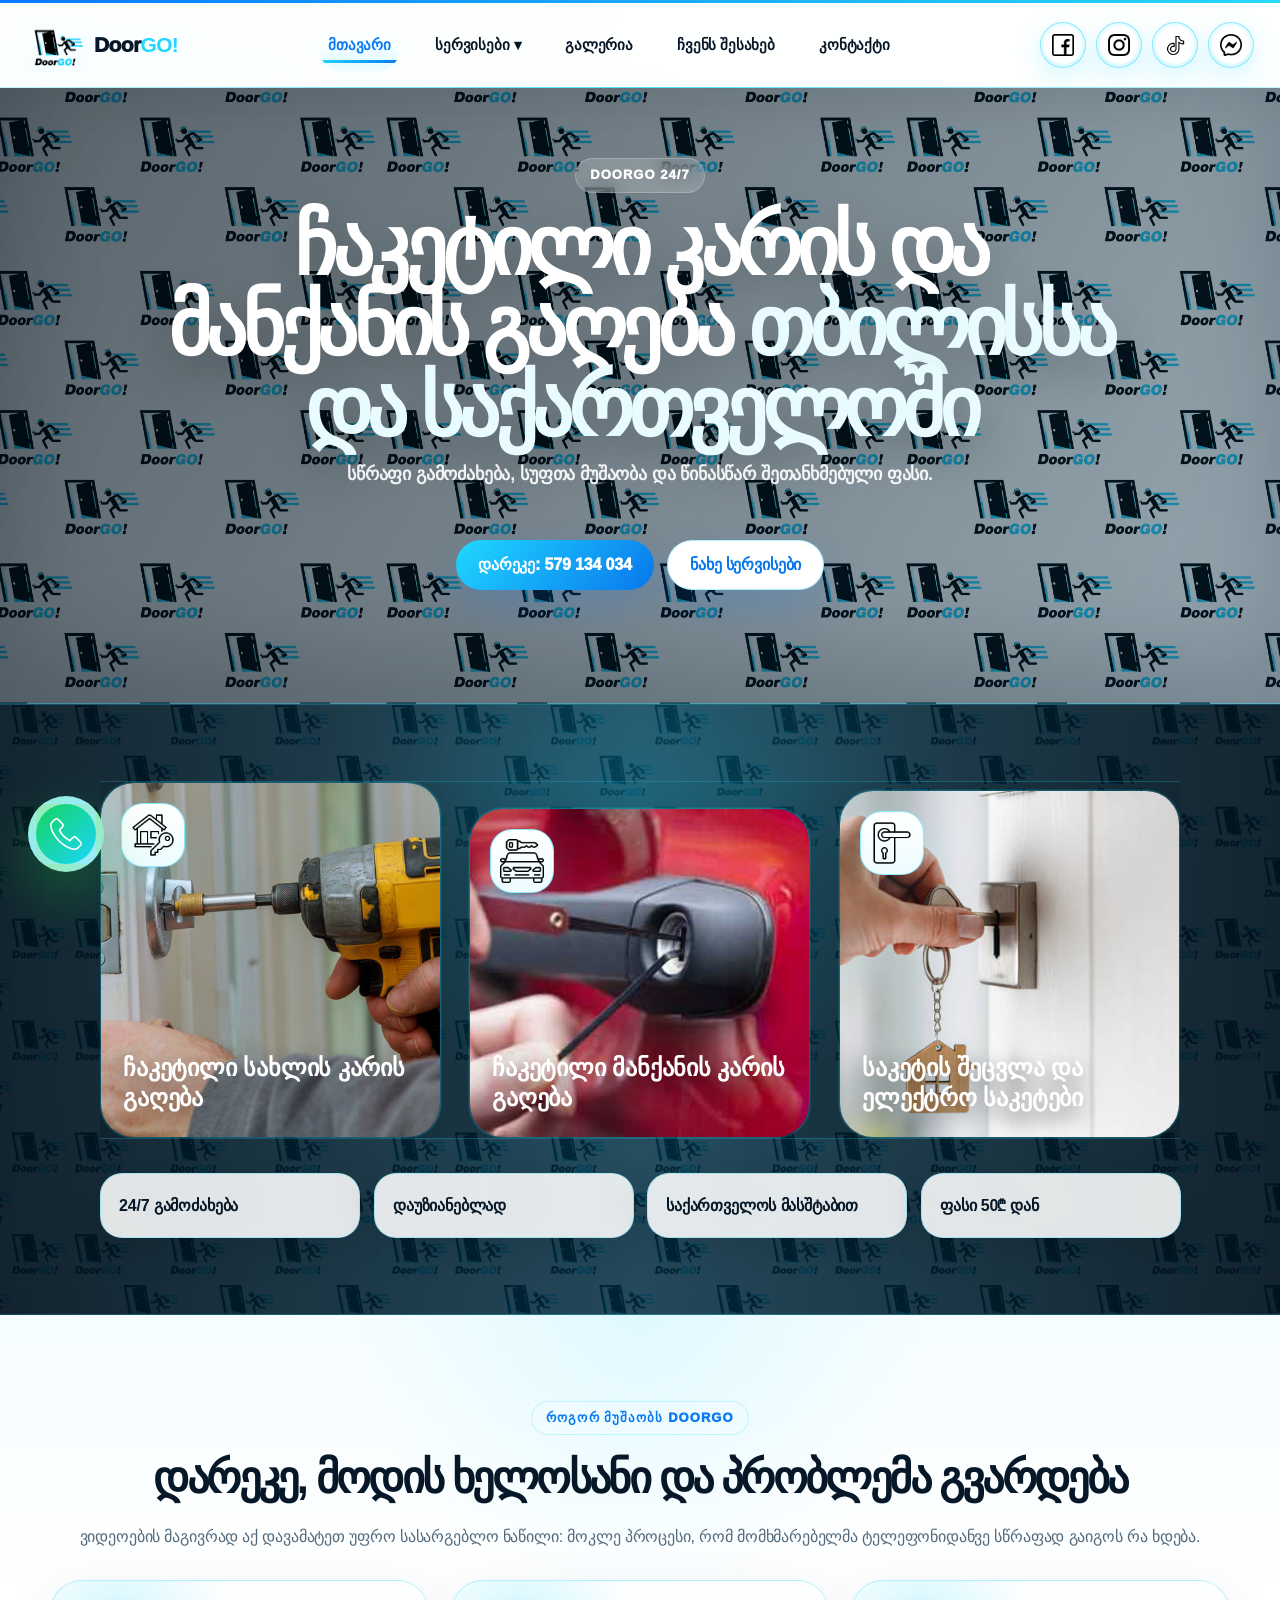
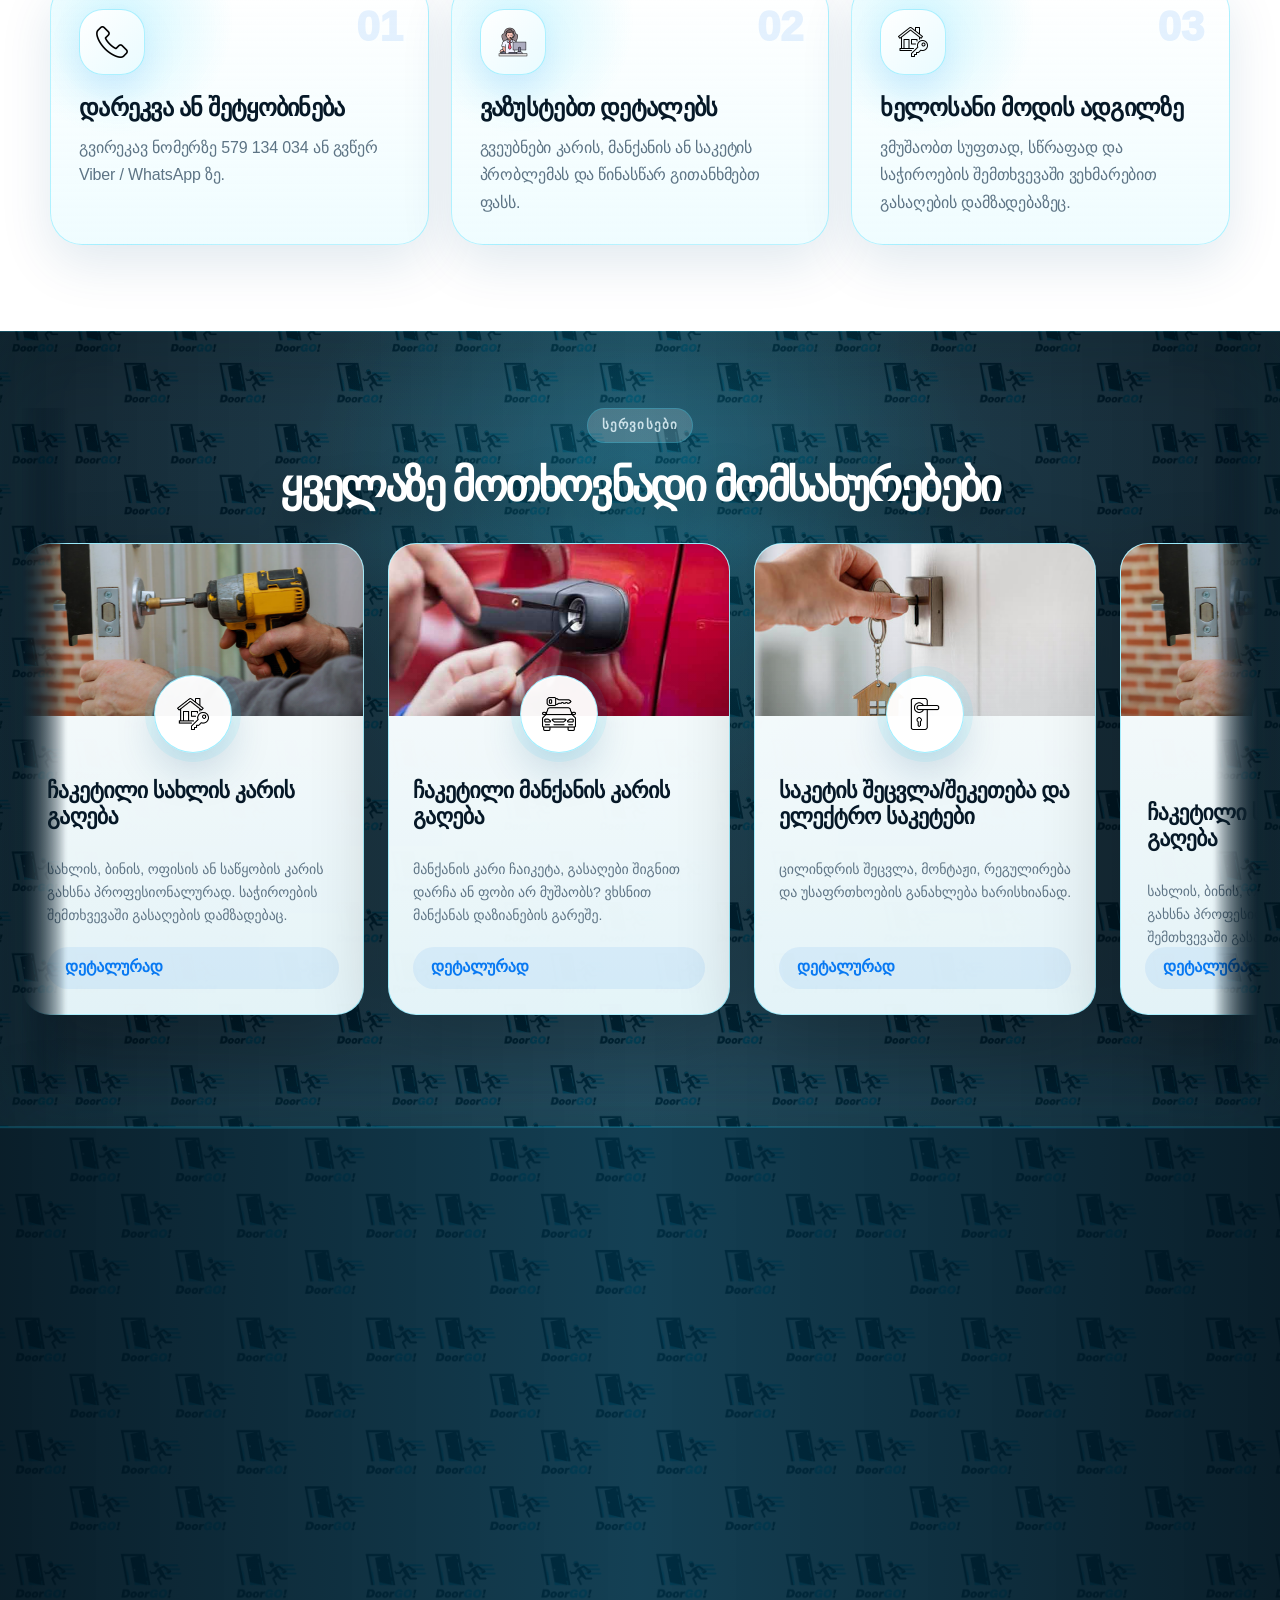
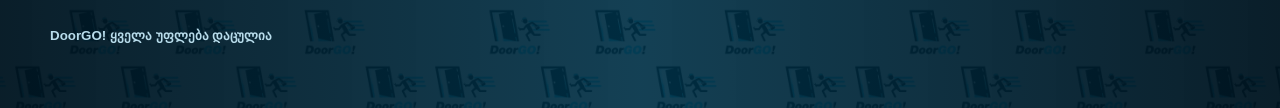
==== index.html @ fe128d6d "Add files via upload" ====
<!DOCTYPE html>
 <html lang="ka"><head><meta charset="utf-8"/><meta content="width=device-width, initial-scale=1.0, viewport-fit=cover" name="viewport"/><title>მთავარი DoorGO</title><link href="doorgo logo circle.png" rel="icon"/><link href="style.css" rel="stylesheet"/></head><body class="dg-v13 dg-v17 dg-v18 dg-v20 dg-v21 dg-v22 dg-v23 dg-v24 dg-v25 dg-v26 dg-v27 dg-v28 dg-v29 dg-v30 dg-v31 dg-v32 dg-v33 dg-v34 dg-v35 dg-v36 dg-v37 dg-v38 dg-v39 dg-v40 dg-v41 dg-v42 dg-v43 dg-v44 dg-v45 dg-v46 dg-v47 dg-v48 dg-v49 dg-v50 dg-v51 dg-v53 dg-v54 dg-v55 dg-v56 dg-v57 dg-v58 dg-v59 dg-v60 dg-v61 dg-v62 dg-v68 dg-v70"><div class="top-line"></div><header class="site-header"><div class="header-inner">
<a class="brand" href="MainHome.html"><img alt="DoorGO logo" src="doorgo logo.png"/><span>Door<b>GO!</b></span></a>
<button aria-label="მენიუს გახსნა" class="menu-toggle"><span class="bar bar-1"></span><span class="bar bar-2"></span><span class="bar bar-3"></span></button>
<nav class="nav">
<a class="active" href="MainHome.html">მთავარი</a>
<div class="dropdown"><a class="dropdown-trigger" href="OurServices.html">სერვისები ▾</a><div class="dropdown-menu">
<a href="OurServices.html">ყველა სერვისი</a><a href="chaketili-saxlis-karis-gageba.html">ჩაკეტილი სახლის კარის გაღება</a><a href="off-track-door-fix.html">ჩაკეტილი მანქანის კარის გაღება</a><a href="saketis-shecvla-sheketeba.html">საკეტის შეცვლა/შეკეთება და ელექტრო საკეტები და ელექტრო საკეტები</a>
</div></div>
<a href="Gallery.html">გალერია</a><a href="AboutUs.html">ჩვენს შესახებ</a><a href="Contact.html">კონტაქტი</a>
</nav><div class="socials"><a aria-label="Facebook" href="https://www.facebook.com/saba.dumbadze.547"><img alt="Facebook" src="facebook.png"/></a><a aria-label="Instagram" href="https://www.instagram.com/manuchar863/"><img alt="Instagram" src="instagram.png"/></a><a aria-label="TikTok" href="https://www.tiktok.com/@saba.dumba?is_from_webapp=1&amp;sender_device=pc" rel="noopener" target="_blank"><img alt="TikTok" src="tik-tok.png"/></a><a aria-label="Messenger" href="https://m.me/saba.dumbadze.547"><img alt="Messenger" src="messenger.png"/></a></div>
</div></header>
<main><section class="hero home-hero-v17"><div class="hero-inner"><span class="eyebrow">DoorGO 24/7</span><h1>ჩაკეტილი კარის და მანქანის გაღება <span>თბილისსა და საქართველოში</span></h1><p class="hero-sub">სწრაფი გამოძახება, სუფთა მუშაობა და წინასწარ შეთანხმებული ფასი.</p><div class="hero-actions"><a class="btn" href="tel:+995579134034">დარეკე: 579 134 034</a><a class="btn white" href="OurServices.html">ნახე სერვისები</a></div></div><div class="home-service-showcase"><div class="hero-grid"><div class="hero-tile"><div class="tile-icon"><img alt="" src="house-key.png"/></div><img alt="ჩაკეტილი სახლის კარის გაღება" src="house lock.jpg"/><span>ჩაკეტილი სახლის კარის გაღება</span></div><div class="hero-tile"><div class="tile-icon"><img alt="" src="car-open.png"/></div><img alt="ჩაკეტილი მანქანის კარის გაღება" src="car lock.jpg"/><span>ჩაკეტილი მანქანის კარის გაღება</span></div><div class="hero-tile"><div class="tile-icon"><img alt="" src="door-handle.png"/></div><img alt="საკეტის შეცვლა/შეკეთება და ელექტრო საკეტები" src="change lock.jpg"/><span>საკეტის შეცვლა და ელექტრო საკეტები</span></div></div><div class="trust-row"><div class="trust">24/7 გამოძახება</div><div class="trust">დაუზიანებლად</div><div class="trust">საქართველოს მასშტაბით</div><div class="trust">ფასი 50₾ დან</div></div><div aria-label="მთავარი სერვისები" class="mobile-service-switcher"><div class="mobile-service-head"><span class="eyebrow">სერვისები</span><h3>აირჩიე სერვისი და ნახე დეტალურად</h3></div><div aria-label="სერვისების არჩევა" class="mobile-service-tabs" role="tablist"><button aria-selected="true" class="is-active" data-service-tab="home" type="button">სახლი</button><button aria-selected="false" data-service-tab="car" type="button">მანქანა</button><button aria-selected="false" data-service-tab="lock" type="button">საკეტები</button></div><div class="mobile-service-stage"><article class="mobile-service-panel is-active" data-service-panel="home"><a href="chaketili-saxlis-karis-gageba.html"><div class="mobile-service-image"><img alt="ჩაკეტილი სახლის კარის გაღება" src="house lock.jpg"/></div><div class="mobile-service-badge"><img alt="" src="house-key.png"/></div><div class="mobile-service-content"><h4>ჩაკეტილი სახლის კარის გაღება</h4><p>სახლის, ბინის, ოფისის ან საწყობის კარის გახსნა პროფესიონალურად და უსაფრთხოდ.</p><span class="mobile-service-link">დეტალურად</span></div></a></article><article class="mobile-service-panel" data-service-panel="car"><a href="off-track-door-fix.html"><div class="mobile-service-image"><img alt="ჩაკეტილი მანქანის კარის გაღება" src="car lock.jpg"/></div><div class="mobile-service-badge"><img alt="" src="car-open.png"/></div><div class="mobile-service-content"><h4>ჩაკეტილი მანქანის კარის გაღება</h4><p>მანქანის გაღება დაზიანების გარეშე როცა გასაღები შიგნით დარჩა ან ფობი აღარ მუშაობს.</p><span class="mobile-service-link">დეტალურად</span></div></a></article><article class="mobile-service-panel" data-service-panel="lock"><a href="saketis-shecvla-sheketeba.html"><div class="mobile-service-image"><img alt="საკეტის შეცვლა და ელექტრო საკეტები" src="change lock.jpg"/></div><div class="mobile-service-badge"><img alt="" src="door-handle.png"/></div><div class="mobile-service-content"><h4>საკეტის შეცვლა და ელექტრო საკეტები</h4><p>ცილინდრის შეცვლა, მონტაჟი, რეგულირება და უსაფრთხოების განახლება ხარისხიანად.</p><span class="mobile-service-link">დეტალურად</span></div></a></article></div><div class="mobile-service-features"><div class="feature-pill">24/7 გამოძახება</div><div class="feature-pill">დაუზიანებლად</div><div class="feature-pill">საქართველოს მასშტაბით</div><div class="feature-pill">ფასი 50₾ დან</div></div></div></div></section>
<section class="section home-process-section">
<div class="container center">
<span class="eyebrow">როგორ მუშაობს DoorGO</span>
<h2>დარეკე, მოდის ხელოსანი და პრობლემა გვარდება</h2>
<p>ვიდეოების მაგივრად აქ დავამატეთ უფრო სასარგებლო ნაწილი: მოკლე პროცესი, რომ მომხმარებელმა ტელეფონიდანვე სწრაფად გაიგოს რა ხდება.</p>
<div class="process-grid">
<article class="process-card reveal">
<div class="process-icon"><img alt="" src="telephone.png"/></div>
<span>01</span>
<h3>დარეკვა ან შეტყობინება</h3>
<p>გვირეკავ ნომერზე 579 134 034 ან გვწერ Viber / WhatsApp ზე.</p>
</article>
<article class="process-card reveal">
<div class="process-icon"><img alt="" src="operator.png"/></div>
<span>02</span>
<h3>ვაზუსტებთ დეტალებს</h3>
<p>გვეუბნები კარის, მანქანის ან საკეტის პრობლემას და წინასწარ გითანხმებთ ფასს.</p>
</article>
<article class="process-card reveal">
<div class="process-icon"><img alt="" src="house-key.png"/></div>
<span>03</span>
<h3>ხელოსანი მოდის ადგილზე</h3>
<p>ვმუშაობთ სუფთად, სწრაფად და საჭიროების შემთხვევაში ვეხმარებით გასაღების დამზადებაზეც.</p>
</article>
</div>
</div>
</section>
<section class="section services-strip"><div class="container"><div class="center"><span class="eyebrow">სერვისები</span><h2>ყველაზე მოთხოვნადი მომსახურებები</h2></div><div class="service-grid"><article class="service-card"><a href="chaketili-saxlis-karis-gageba.html"><div class="card-img"><img alt="ჩაკეტილი სახლის კარის გაღება" src="house lock.jpg"/></div><div class="icon-badge"><img alt="" src="house-key.png"/></div><div class="card-body"><h3>ჩაკეტილი სახლის კარის გაღება</h3><p>სახლის, ბინის, ოფისის ან საწყობის კარის გახსნა პროფესიონალურად. საჭიროების შემთხვევაში გასაღების დამზადებაც.</p><span class="card-link">დეტალურად</span></div></a></article><article class="service-card"><a href="off-track-door-fix.html"><div class="card-img"><img alt="ჩაკეტილი მანქანის კარის გაღება" src="car lock.jpg"/></div><div class="icon-badge"><img alt="" src="car-open.png"/></div><div class="card-body"><h3>ჩაკეტილი მანქანის კარის გაღება</h3><p>მანქანის კარი ჩაიკეტა, გასაღები შიგნით დარჩა ან ფობი არ მუშაობს? ვხსნით მანქანას დაზიანების გარეშე.</p><span class="card-link">დეტალურად</span></div></a></article><article class="service-card"><a href="saketis-shecvla-sheketeba.html"><div class="card-img"><img alt="საკეტის შეცვლა/შეკეთება და ელექტრო საკეტები" src="change lock.jpg"/></div><div class="icon-badge"><img alt="" src="door-handle.png"/></div><div class="card-body"><h3>საკეტის შეცვლა/შეკეთება და ელექტრო საკეტები</h3><p>ცილინდრის შეცვლა, მონტაჟი, რეგულირება და უსაფრთხოების განახლება ხარისხიანად.</p><span class="card-link">დეტალურად</span></div></a></article></div><p class="center" style="margin-top:36px;font-weight:900">დაგვირეკეთ, 24/7 თქვენს სამსახურში</p></div></section>
</main><a aria-label="დარეკვა" class="phone-float" href="tel:+995579134034"><img alt="phone" src="telephone.png"/></a>
<footer class="footer"><div class="footer-inner">
<div><img alt="DoorGO" class="footer-logo" src="doorgo logo.png"/><p>DoorGO! კარის გაღება, მანქანის გახსნა და საკეტის შეცვლა თბილისში და საქართველოს მასშტაბით 24/7. სწრაფად, სუფთად და პასუხისმგებლობით.</p><div class="footer-socials"><a href="https://www.facebook.com/saba.dumbadze.547"><img alt="facebook" src="facebook.png"/></a><a href="https://www.instagram.com/manuchar863/"><img alt="instagram" src="instagram.png"/></a><a href="https://www.tiktok.com/@saba.dumba?is_from_webapp=1&amp;sender_device=pc" rel="noopener" target="_blank"><img alt="tiktok" src="tik-tok.png"/></a><a href="https://m.me/saba.dumbadze.547"><img alt="messenger" src="messenger.png"/></a></div><small>DoorGO! ყველა უფლება დაცულია</small></div>
<div><h3>მენიუ</h3><a href="MainHome.html">მთავარი</a><a href="OurServices.html">სერვისები</a><a href="Gallery.html">გალერია</a><a href="AboutUs.html">ჩვენს შესახებ</a><a href="Contact.html">კონტაქტი</a></div>
<div><h3>სერვისები</h3><a href="chaketili-saxlis-karis-gageba.html">ჩაკეტილი სახლის კარის გაღება</a><a href="off-track-door-fix.html">ჩაკეტილი მანქანის კარის გაღება</a><a href="saketis-shecvla-sheketeba.html">საკეტის შეცვლა/შეკეთება და ელექტრო საკეტები და ელექტრო საკეტები</a></div>
<div><h3>კონტაქტი</h3><p>მომსახურება: თბილისი და საქართველოს მასშტაბით</p><p>ცხელი ხაზი: <b>579 134 034</b></p><p>Viber / WhatsApp: 24/7</p></div>
</div></footer>
<nav aria-label="Mobile app navigation" class="mobile-app-tabbar">
<a class="active-tab" data-tab="home" href="MainHome.html"><span class="tab-ico"><img alt="" src="doorgo logo circle.png"/></span><b>მთავარი</b></a>
<a data-tab="services" href="OurServices.html"><span class="tab-ico"><img alt="" src="house-key.png"/></span><b>სერვისები</b></a>
<a class="tab-call" data-tab="call" href="tel:+995579134034"><span class="tab-ico"><img alt="" src="telephone.png"/></span><b>დარეკვა</b></a>
<a data-tab="gallery" href="Gallery.html"><span class="tab-ico"><img alt="" src="door-handle.png"/></span><b>გალერია</b></a>
<a data-tab="contact" href="Contact.html"><span class="tab-ico"><img alt="" src="mail.png"/></span><b>კონტაქტი</b></a>
</nav>
<script src="script.js"></script></body></html>
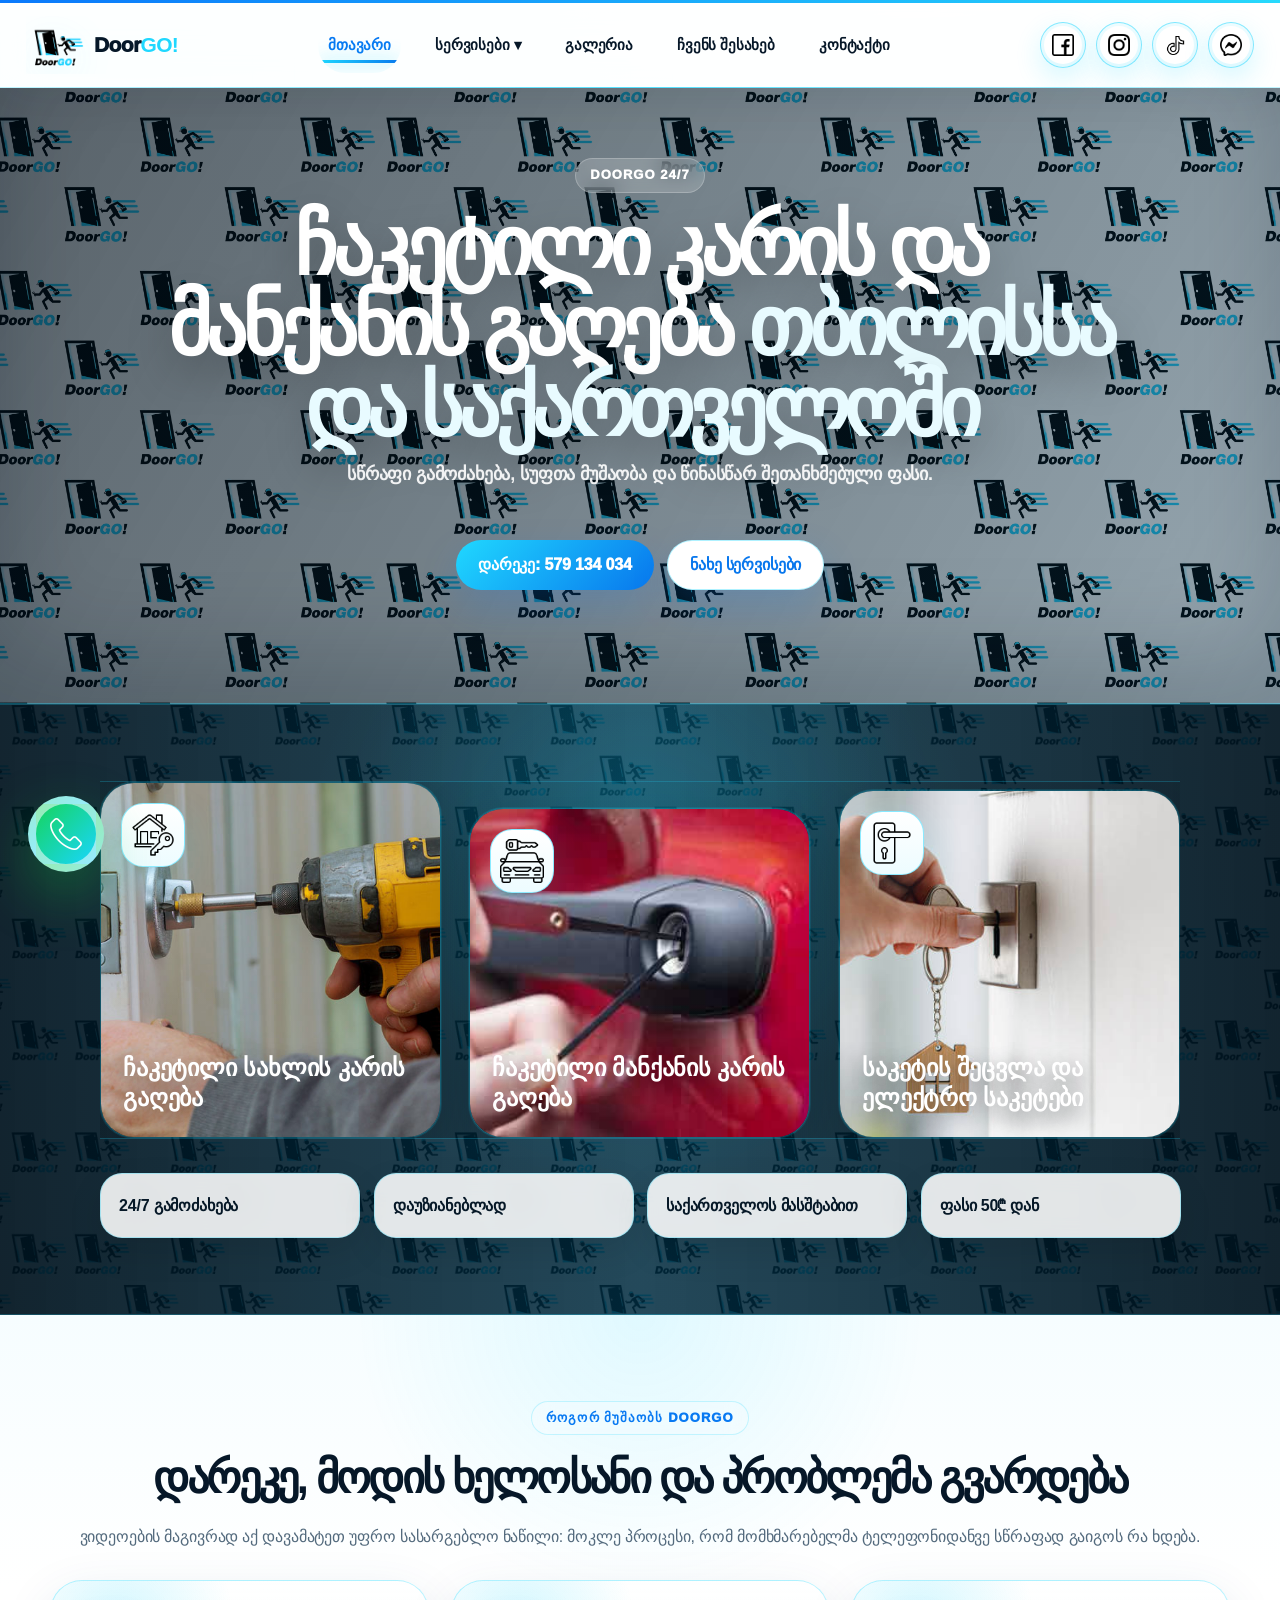
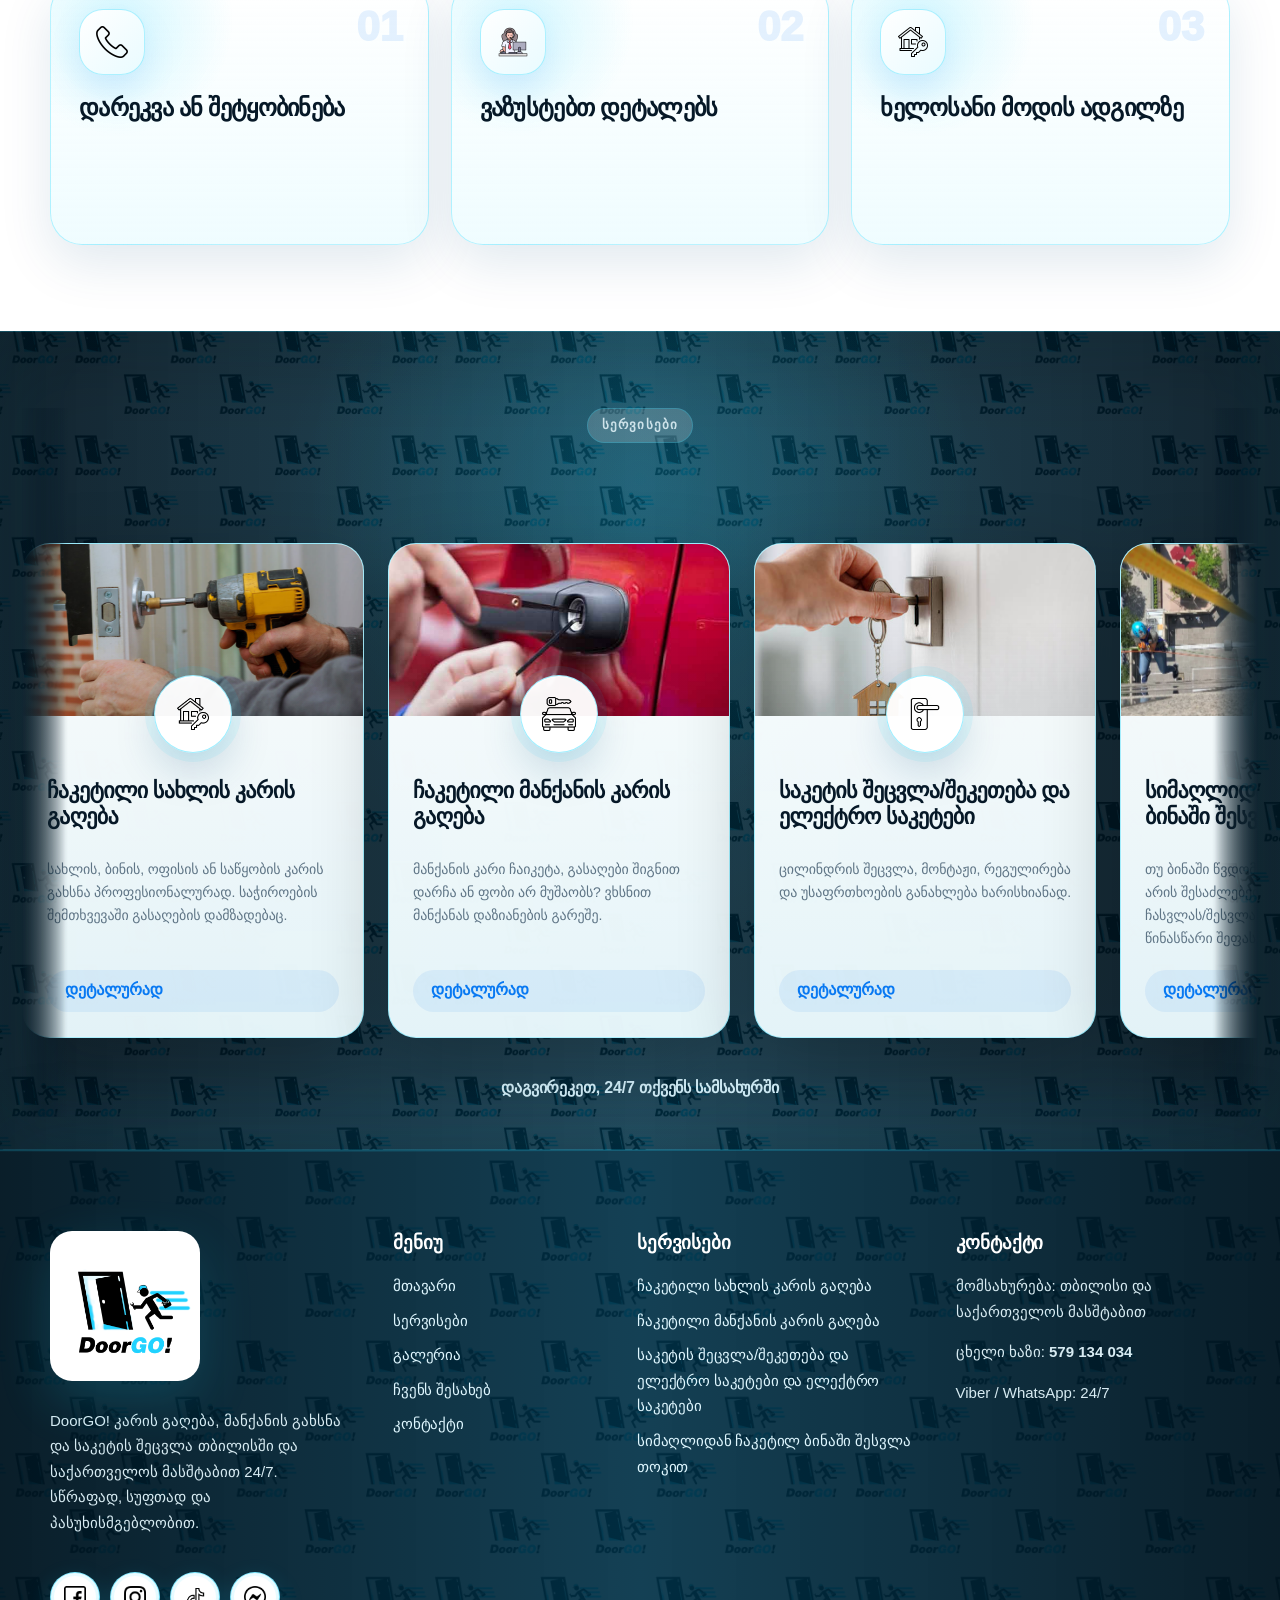
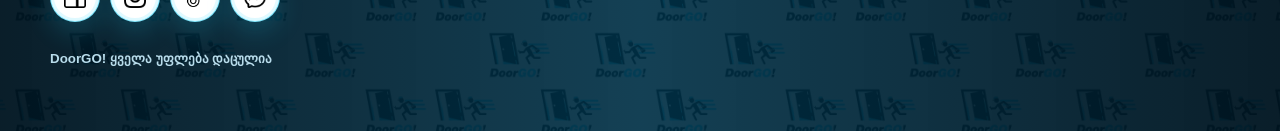
==== commit d13f9c92: "just update" ====
--- a/index.html
+++ b/index.html
@@ -1,11 +1,11 @@
 <!DOCTYPE html>
- <html lang="ka"><head><meta charset="utf-8"/><meta content="width=device-width, initial-scale=1.0, viewport-fit=cover" name="viewport"/><title>მთავარი DoorGO</title><link href="doorgo logo circle.png" rel="icon"/><link href="style.css" rel="stylesheet"/></head><body class="dg-v13 dg-v17 dg-v18 dg-v20 dg-v21 dg-v22 dg-v23 dg-v24 dg-v25 dg-v26 dg-v27 dg-v28 dg-v29 dg-v30 dg-v31 dg-v32 dg-v33 dg-v34 dg-v35 dg-v36 dg-v37 dg-v38 dg-v39 dg-v40 dg-v41 dg-v42 dg-v43 dg-v44 dg-v45 dg-v46 dg-v47 dg-v48 dg-v49 dg-v50 dg-v51 dg-v53 dg-v54 dg-v55 dg-v56 dg-v57 dg-v58 dg-v59 dg-v60 dg-v61 dg-v62 dg-v68 dg-v70"><div class="top-line"></div><header class="site-header"><div class="header-inner">
+ <html lang="ka"><head><meta charset="utf-8"/><meta content="width=device-width, initial-scale=1.0, viewport-fit=cover" name="viewport"/><title>მთავარი DoorGO</title><link href="doorgo logo circle.png" rel="icon"/><link href="style.css" rel="stylesheet"/></head><body class="dg-v13 dg-v17 dg-v18 dg-v20 dg-v21 dg-v22 dg-v23 dg-v24 dg-v25 dg-v26 dg-v27 dg-v28 dg-v29 dg-v30 dg-v31 dg-v32 dg-v33 dg-v34 dg-v35 dg-v36 dg-v37 dg-v38 dg-v39 dg-v40 dg-v41 dg-v42 dg-v43 dg-v44 dg-v45 dg-v46 dg-v47 dg-v48 dg-v49 dg-v50 dg-v51 dg-v53 dg-v54 dg-v55 dg-v56 dg-v57 dg-v58 dg-v59 dg-v60 dg-v61 dg-v62 dg-v68 dg-v70 dg-v75"><div class="top-line"></div><header class="site-header"><div class="header-inner">
 <a class="brand" href="MainHome.html"><img alt="DoorGO logo" src="doorgo logo.png"/><span>Door<b>GO!</b></span></a>
 <button aria-label="მენიუს გახსნა" class="menu-toggle"><span class="bar bar-1"></span><span class="bar bar-2"></span><span class="bar bar-3"></span></button>
 <nav class="nav">
 <a class="active" href="MainHome.html">მთავარი</a>
 <div class="dropdown"><a class="dropdown-trigger" href="OurServices.html">სერვისები ▾</a><div class="dropdown-menu">
-<a href="OurServices.html">ყველა სერვისი</a><a href="chaketili-saxlis-karis-gageba.html">ჩაკეტილი სახლის კარის გაღება</a><a href="off-track-door-fix.html">ჩაკეტილი მანქანის კარის გაღება</a><a href="saketis-shecvla-sheketeba.html">საკეტის შეცვლა/შეკეთება და ელექტრო საკეტები და ელექტრო საკეტები</a>
+<a href="OurServices.html">ყველა სერვისი</a><a href="chaketili-saxlis-karis-gageba.html">ჩაკეტილი სახლის კარის გაღება</a><a href="off-track-door-fix.html">ჩაკეტილი მანქანის კარის გაღება</a><a href="saketis-shecvla-sheketeba.html">საკეტის შეცვლა/შეკეთება და ელექტრო საკეტები და ელექტრო საკეტები</a><a href="tokit-binashi-shesvla.html">სიმაღლიდან ჩაკეტილ ბინაში შესვლა თოკით</a>
 </div></div>
 <a href="Gallery.html">გალერია</a><a href="AboutUs.html">ჩვენს შესახებ</a><a href="Contact.html">კონტაქტი</a>
 </nav><div class="socials"><a aria-label="Facebook" href="https://www.facebook.com/saba.dumbadze.547"><img alt="Facebook" src="facebook.png"/></a><a aria-label="Instagram" href="https://www.instagram.com/manuchar863/"><img alt="Instagram" src="instagram.png"/></a><a aria-label="TikTok" href="https://www.tiktok.com/@saba.dumba?is_from_webapp=1&amp;sender_device=pc" rel="noopener" target="_blank"><img alt="TikTok" src="tik-tok.png"/></a><a aria-label="Messenger" href="https://m.me/saba.dumbadze.547"><img alt="Messenger" src="messenger.png"/></a></div>
@@ -38,12 +38,12 @@
 </div>
 </div>
 </section>
-<section class="section services-strip"><div class="container"><div class="center"><span class="eyebrow">სერვისები</span><h2>ყველაზე მოთხოვნადი მომსახურებები</h2></div><div class="service-grid"><article class="service-card"><a href="chaketili-saxlis-karis-gageba.html"><div class="card-img"><img alt="ჩაკეტილი სახლის კარის გაღება" src="house lock.jpg"/></div><div class="icon-badge"><img alt="" src="house-key.png"/></div><div class="card-body"><h3>ჩაკეტილი სახლის კარის გაღება</h3><p>სახლის, ბინის, ოფისის ან საწყობის კარის გახსნა პროფესიონალურად. საჭიროების შემთხვევაში გასაღების დამზადებაც.</p><span class="card-link">დეტალურად</span></div></a></article><article class="service-card"><a href="off-track-door-fix.html"><div class="card-img"><img alt="ჩაკეტილი მანქანის კარის გაღება" src="car lock.jpg"/></div><div class="icon-badge"><img alt="" src="car-open.png"/></div><div class="card-body"><h3>ჩაკეტილი მანქანის კარის გაღება</h3><p>მანქანის კარი ჩაიკეტა, გასაღები შიგნით დარჩა ან ფობი არ მუშაობს? ვხსნით მანქანას დაზიანების გარეშე.</p><span class="card-link">დეტალურად</span></div></a></article><article class="service-card"><a href="saketis-shecvla-sheketeba.html"><div class="card-img"><img alt="საკეტის შეცვლა/შეკეთება და ელექტრო საკეტები" src="change lock.jpg"/></div><div class="icon-badge"><img alt="" src="door-handle.png"/></div><div class="card-body"><h3>საკეტის შეცვლა/შეკეთება და ელექტრო საკეტები</h3><p>ცილინდრის შეცვლა, მონტაჟი, რეგულირება და უსაფრთხოების განახლება ხარისხიანად.</p><span class="card-link">დეტალურად</span></div></a></article></div><p class="center" style="margin-top:36px;font-weight:900">დაგვირეკეთ, 24/7 თქვენს სამსახურში</p></div></section>
+<section class="section services-strip"><div class="container"><div class="center"><span class="eyebrow">სერვისები</span><h2>ყველაზე მოთხოვნადი მომსახურებები</h2></div><div class="service-grid"><article class="service-card"><a href="chaketili-saxlis-karis-gageba.html"><div class="card-img"><img alt="ჩაკეტილი სახლის კარის გაღება" src="house lock.jpg"/></div><div class="icon-badge"><img alt="" src="house-key.png"/></div><div class="card-body"><h3>ჩაკეტილი სახლის კარის გაღება</h3><p>სახლის, ბინის, ოფისის ან საწყობის კარის გახსნა პროფესიონალურად. საჭიროების შემთხვევაში გასაღების დამზადებაც.</p><span class="card-link">დეტალურად</span></div></a></article><article class="service-card"><a href="off-track-door-fix.html"><div class="card-img"><img alt="ჩაკეტილი მანქანის კარის გაღება" src="car lock.jpg"/></div><div class="icon-badge"><img alt="" src="car-open.png"/></div><div class="card-body"><h3>ჩაკეტილი მანქანის კარის გაღება</h3><p>მანქანის კარი ჩაიკეტა, გასაღები შიგნით დარჩა ან ფობი არ მუშაობს? ვხსნით მანქანას დაზიანების გარეშე.</p><span class="card-link">დეტალურად</span></div></a></article><article class="service-card"><a href="saketis-shecvla-sheketeba.html"><div class="card-img"><img alt="საკეტის შეცვლა/შეკეთება და ელექტრო საკეტები" src="change lock.jpg"/></div><div class="icon-badge"><img alt="" src="door-handle.png"/></div><div class="card-body"><h3>საკეტის შეცვლა/შეკეთება და ელექტრო საკეტები</h3><p>ცილინდრის შეცვლა, მონტაჟი, რეგულირება და უსაფრთხოების განახლება ხარისხიანად.</p><span class="card-link">დეტალურად</span></div></a></article><article class="service-card"><a href="tokit-binashi-shesvla.html"><div class="card-img"><img alt="სიმაღლიდან ჩაკეტილ ბინაში შესვლა თოკით" src="rope-entry.jpg"/></div><div class="icon-badge"><img alt="" src="rope-access-black.png"/></div><div class="card-body"><h3>სიმაღლიდან ჩაკეტილ ბინაში შესვლა თოკით</h3><p>თუ ბინაში წვდომა მხოლოდ სიმაღლიდან არის შესაძლებელი, ვახორციელებთ თოკით ჩასვლას/შესვლას პროფესიონალურად და წინასწარი შეფასებით.</p><span class="card-link">დეტალურად</span></div></a></article></div><p class="center" style="margin-top:36px;font-weight:900">დაგვირეკეთ, 24/7 თქვენს სამსახურში</p></div></section>
 </main><a aria-label="დარეკვა" class="phone-float" href="tel:+995579134034"><img alt="phone" src="telephone.png"/></a>
 <footer class="footer"><div class="footer-inner">
 <div><img alt="DoorGO" class="footer-logo" src="doorgo logo.png"/><p>DoorGO! კარის გაღება, მანქანის გახსნა და საკეტის შეცვლა თბილისში და საქართველოს მასშტაბით 24/7. სწრაფად, სუფთად და პასუხისმგებლობით.</p><div class="footer-socials"><a href="https://www.facebook.com/saba.dumbadze.547"><img alt="facebook" src="facebook.png"/></a><a href="https://www.instagram.com/manuchar863/"><img alt="instagram" src="instagram.png"/></a><a href="https://www.tiktok.com/@saba.dumba?is_from_webapp=1&amp;sender_device=pc" rel="noopener" target="_blank"><img alt="tiktok" src="tik-tok.png"/></a><a href="https://m.me/saba.dumbadze.547"><img alt="messenger" src="messenger.png"/></a></div><small>DoorGO! ყველა უფლება დაცულია</small></div>
 <div><h3>მენიუ</h3><a href="MainHome.html">მთავარი</a><a href="OurServices.html">სერვისები</a><a href="Gallery.html">გალერია</a><a href="AboutUs.html">ჩვენს შესახებ</a><a href="Contact.html">კონტაქტი</a></div>
-<div><h3>სერვისები</h3><a href="chaketili-saxlis-karis-gageba.html">ჩაკეტილი სახლის კარის გაღება</a><a href="off-track-door-fix.html">ჩაკეტილი მანქანის კარის გაღება</a><a href="saketis-shecvla-sheketeba.html">საკეტის შეცვლა/შეკეთება და ელექტრო საკეტები და ელექტრო საკეტები</a></div>
+<div><h3>სერვისები</h3><a href="chaketili-saxlis-karis-gageba.html">ჩაკეტილი სახლის კარის გაღება</a><a href="off-track-door-fix.html">ჩაკეტილი მანქანის კარის გაღება</a><a href="saketis-shecvla-sheketeba.html">საკეტის შეცვლა/შეკეთება და ელექტრო საკეტები და ელექტრო საკეტები</a><a href="tokit-binashi-shesvla.html">სიმაღლიდან ჩაკეტილ ბინაში შესვლა თოკით</a></div>
 <div><h3>კონტაქტი</h3><p>მომსახურება: თბილისი და საქართველოს მასშტაბით</p><p>ცხელი ხაზი: <b>579 134 034</b></p><p>Viber / WhatsApp: 24/7</p></div>
 </div></footer>
 <nav aria-label="Mobile app navigation" class="mobile-app-tabbar">
--- a/style.css
+++ b/style.css
@@ -14488,3 +14488,277 @@
     max-width: 252px !important;
   }
 }
+
+
+/* =========================================================
+   DoorGO v75 — TRUE copy/paste of popular service windows into "სხვა სერვისები"
+   This uses the same .services-strip > .service-grid structure so the
+   existing v44 moving-window script copies/clones/animates it exactly.
+   ========================================================= */
+
+@media (max-width: 820px) {
+  body.dg-v75 .exact-related-services {
+    width: calc(100% - 8px) !important;
+    max-width: 430px !important;
+    margin: 18px auto 22px !important;
+    padding: 30px 0 32px !important;
+    border-radius: 30px !important;
+    overflow: hidden !important;
+    position: relative !important;
+    background:
+      radial-gradient(circle at 50% 20%, rgba(255,255,255,.12), transparent 34%),
+      linear-gradient(180deg, rgba(0,42,61,.96), rgba(0,22,34,.98)),
+      url("doorgo-pattern-tile-dark.png") center top / 135px auto repeat !important;
+    border: 1px solid rgba(25,215,255,.24) !important;
+    box-shadow: 0 18px 42px rgba(0,42,64,.20) !important;
+  }
+
+  body.dg-v75 .exact-related-services .container {
+    width: 100% !important;
+    max-width: 100% !important;
+    padding: 0 !important;
+    margin: 0 auto !important;
+    overflow: hidden !important;
+    position: relative !important;
+    z-index: 2 !important;
+    -webkit-mask-image: none !important;
+    mask-image: none !important;
+  }
+
+  body.dg-v75 .exact-related-services .container::before,
+  body.dg-v75 .exact-related-services .container::after,
+  body.dg-v75 .exact-related-services .container:has(.service-grid)::before,
+  body.dg-v75 .exact-related-services .container:has(.service-grid)::after {
+    display: none !important;
+    content: none !important;
+    opacity: 0 !important;
+  }
+
+  body.dg-v75 .exact-related-services .center {
+    width: calc(100% - 24px) !important;
+    max-width: 360px !important;
+    margin: 0 auto 18px !important;
+    padding: 0 !important;
+    text-align: center !important;
+    position: relative !important;
+    z-index: 4 !important;
+  }
+
+  body.dg-v75 .exact-related-services .center h2 {
+    display: block !important;
+    width: 100% !important;
+    max-width: 340px !important;
+    margin: 0 auto !important;
+    padding: 0 !important;
+    color: #ffffff !important;
+    font-size: clamp(28px, 7.8vw, 35px) !important;
+    line-height: 1.06 !important;
+    letter-spacing: -.045em !important;
+    text-align: center !important;
+    text-shadow: 0 10px 30px rgba(0,0,0,.35) !important;
+    opacity: 1 !important;
+    filter: none !important;
+  }
+
+  /* Hide any extra top/bottom text if the old section leaves it around */
+  body.dg-v75 .exact-related-services .eyebrow,
+  body.dg-v75 .exact-related-services p.center {
+    display: none !important;
+  }
+
+  /* Critical part: use SAME moving window track as popular services */
+  body.dg-v75 .exact-related-services .service-grid,
+  body.dg-v75 .exact-related-services .service-grid.dg-service-loop {
+    display: flex !important;
+    flex-wrap: nowrap !important;
+    grid-template-columns: none !important;
+    align-items: stretch !important;
+    width: max-content !important;
+    max-width: none !important;
+    gap: 0 !important;
+    margin: 0 !important;
+    padding: 0 0 10px !important;
+    opacity: 1 !important;
+    filter: none !important;
+    visibility: visible !important;
+    overflow: visible !important;
+    z-index: 3 !important;
+    will-change: transform !important;
+  }
+
+  /* If JS has not added dg-service-loop yet, it still moves. When JS adds it, distance becomes perfect. */
+  body.dg-v75 .exact-related-services .service-grid {
+    animation: dgServiceInfiniteLoop 32s linear infinite !important;
+  }
+
+  body.dg-v75 .exact-related-services .service-grid.dg-service-loop {
+    animation: dgServiceInfiniteLoop 32s linear infinite !important;
+  }
+
+  body.dg-v75 .exact-related-services:hover .service-grid,
+  body.dg-v75 .exact-related-services:hover .service-grid.dg-service-loop {
+    animation-play-state: running !important;
+  }
+
+  body.dg-v75 .exact-related-services .service-grid .service-card {
+    flex: 0 0 342px !important;
+    width: 342px !important;
+    max-width: 342px !important;
+    min-height: 420px !important;
+    margin-right: 24px !important;
+    border-radius: 28px !important;
+    overflow: hidden !important;
+    transform: none !important;
+    opacity: 1 !important;
+    visibility: visible !important;
+    filter: none !important;
+    background: linear-gradient(180deg, rgba(255,255,255,.98), rgba(238,251,255,.94)) !important;
+    border: 1px solid rgba(25,215,255,.36) !important;
+    box-shadow:
+      0 24px 76px rgba(0,0,0,.24),
+      0 0 0 1px rgba(255,255,255,.05) inset !important;
+  }
+
+  body.dg-v75 .exact-related-services .service-grid .service-card > a {
+    position: relative !important;
+    height: 100% !important;
+    min-height: 420px !important;
+    display: flex !important;
+    flex-direction: column !important;
+    color: inherit !important;
+    text-decoration: none !important;
+  }
+
+  body.dg-v75 .exact-related-services .service-grid .card-img {
+    height: 190px !important;
+    min-height: 190px !important;
+    overflow: hidden !important;
+    position: relative !important;
+  }
+
+  body.dg-v75 .exact-related-services .service-grid .card-img img {
+    width: 100% !important;
+    height: 100% !important;
+    object-fit: cover !important;
+    display: block !important;
+    opacity: 1 !important;
+    filter: none !important;
+    transform: none !important;
+  }
+
+  body.dg-v75 .exact-related-services .service-grid .icon-badge {
+    position: absolute !important;
+    left: 50% !important;
+    top: 190px !important;
+    transform: translate(-50%, -50%) !important;
+    width: 76px !important;
+    height: 76px !important;
+    min-width: 76px !important;
+    min-height: 76px !important;
+    border-radius: 50% !important;
+    margin: 0 !important;
+    padding: 0 !important;
+    background: rgba(255,255,255,.98) !important;
+    display: grid !important;
+    place-items: center !important;
+    border: 1px solid rgba(25,215,255,.45) !important;
+    box-shadow:
+      0 22px 52px rgba(0,70,118,.20),
+      0 0 0 10px rgba(25,215,255,.12) !important;
+    z-index: 5 !important;
+  }
+
+  body.dg-v75 .exact-related-services .service-grid .icon-badge img {
+    width: 34px !important;
+    height: 34px !important;
+    max-width: 34px !important;
+    max-height: 34px !important;
+    object-fit: contain !important;
+    display: block !important;
+    margin: 0 !important;
+    opacity: 1 !important;
+    filter: none !important;
+  }
+
+  body.dg-v75 .exact-related-services .service-grid .card-body {
+    flex: 1 1 auto !important;
+    min-height: 230px !important;
+    padding: 62px 24px 24px !important;
+    display: flex !important;
+    flex-direction: column !important;
+    background: transparent !important;
+  }
+
+  body.dg-v75 .exact-related-services .service-grid .card-body h3 {
+    margin: 0 0 12px !important;
+    color: #071c2b !important;
+    font-size: 21px !important;
+    line-height: 1.18 !important;
+    letter-spacing: -.025em !important;
+    opacity: 1 !important;
+    filter: none !important;
+    text-shadow: none !important;
+  }
+
+  body.dg-v75 .exact-related-services .service-grid .card-body p {
+    margin: 0 0 18px !important;
+    color: #60798b !important;
+    font-size: 14px !important;
+    line-height: 1.55 !important;
+    max-height: 66px !important;
+    overflow: hidden !important;
+    display: -webkit-box !important;
+    -webkit-line-clamp: 3 !important;
+    -webkit-box-orient: vertical !important;
+    opacity: 1 !important;
+    filter: none !important;
+    text-shadow: none !important;
+  }
+
+  body.dg-v75 .exact-related-services .service-grid .card-link {
+    margin-top: auto !important;
+    align-self: flex-start !important;
+    padding: 11px 18px !important;
+    border-radius: 999px !important;
+    background: rgba(8,121,242,.08) !important;
+    color: #0879f2 !important;
+    font-size: 14px !important;
+    font-weight: 900 !important;
+    opacity: 1 !important;
+    filter: none !important;
+    text-shadow: none !important;
+  }
+}
+
+@media (max-width: 420px) {
+  body.dg-v75 .exact-related-services .service-grid .service-card {
+    flex-basis: 82vw !important;
+    width: 82vw !important;
+    max-width: 315px !important;
+    min-width: 282px !important;
+    min-height: 398px !important;
+    margin-right: 12px !important;
+  }
+
+  body.dg-v75 .exact-related-services .service-grid .service-card > a {
+    min-height: 398px !important;
+  }
+
+  body.dg-v75 .exact-related-services .service-grid .card-img {
+    height: 178px !important;
+    min-height: 178px !important;
+  }
+
+  body.dg-v75 .exact-related-services .service-grid .icon-badge {
+    top: 178px !important;
+    width: 72px !important;
+    height: 72px !important;
+    min-width: 72px !important;
+    min-height: 72px !important;
+  }
+
+  body.dg-v75 .exact-related-services .service-grid .card-body {
+    min-height: 220px !important;
+    padding: 58px 22px 23px !important;
+  }
+}
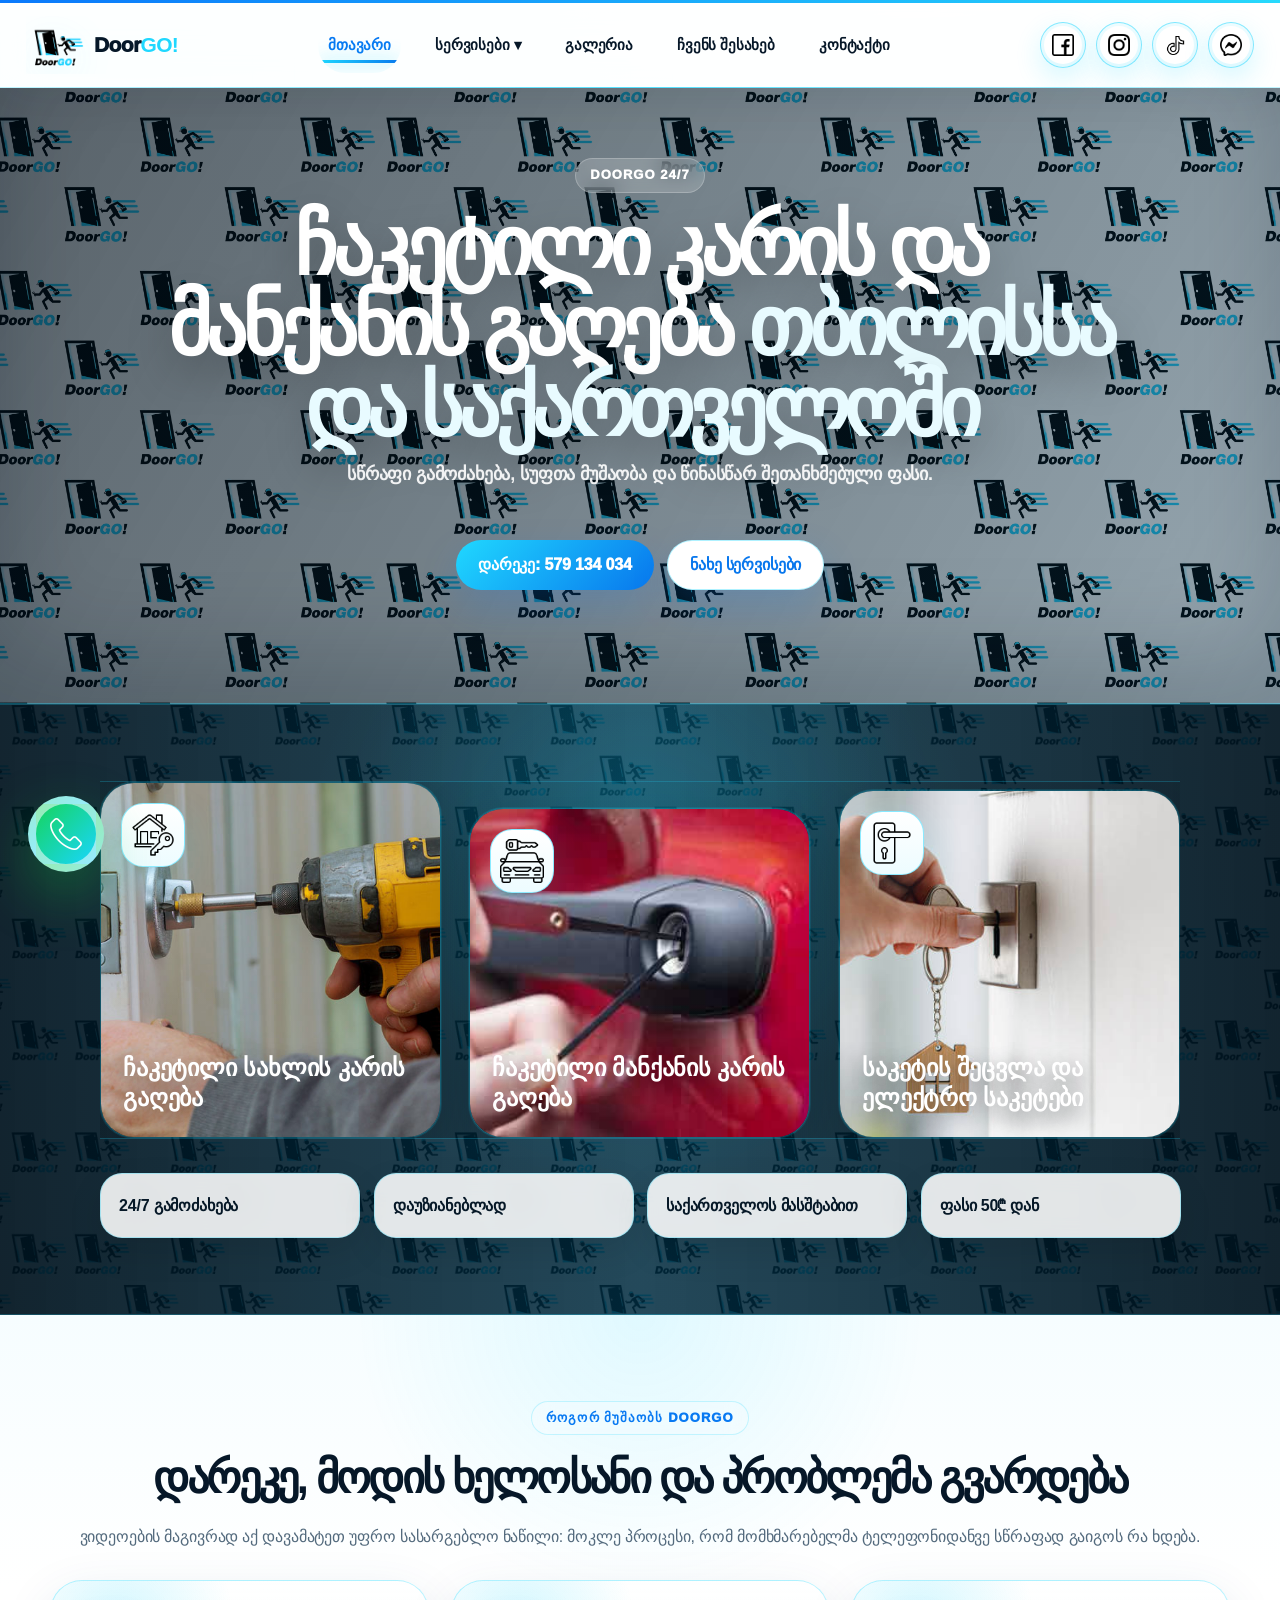
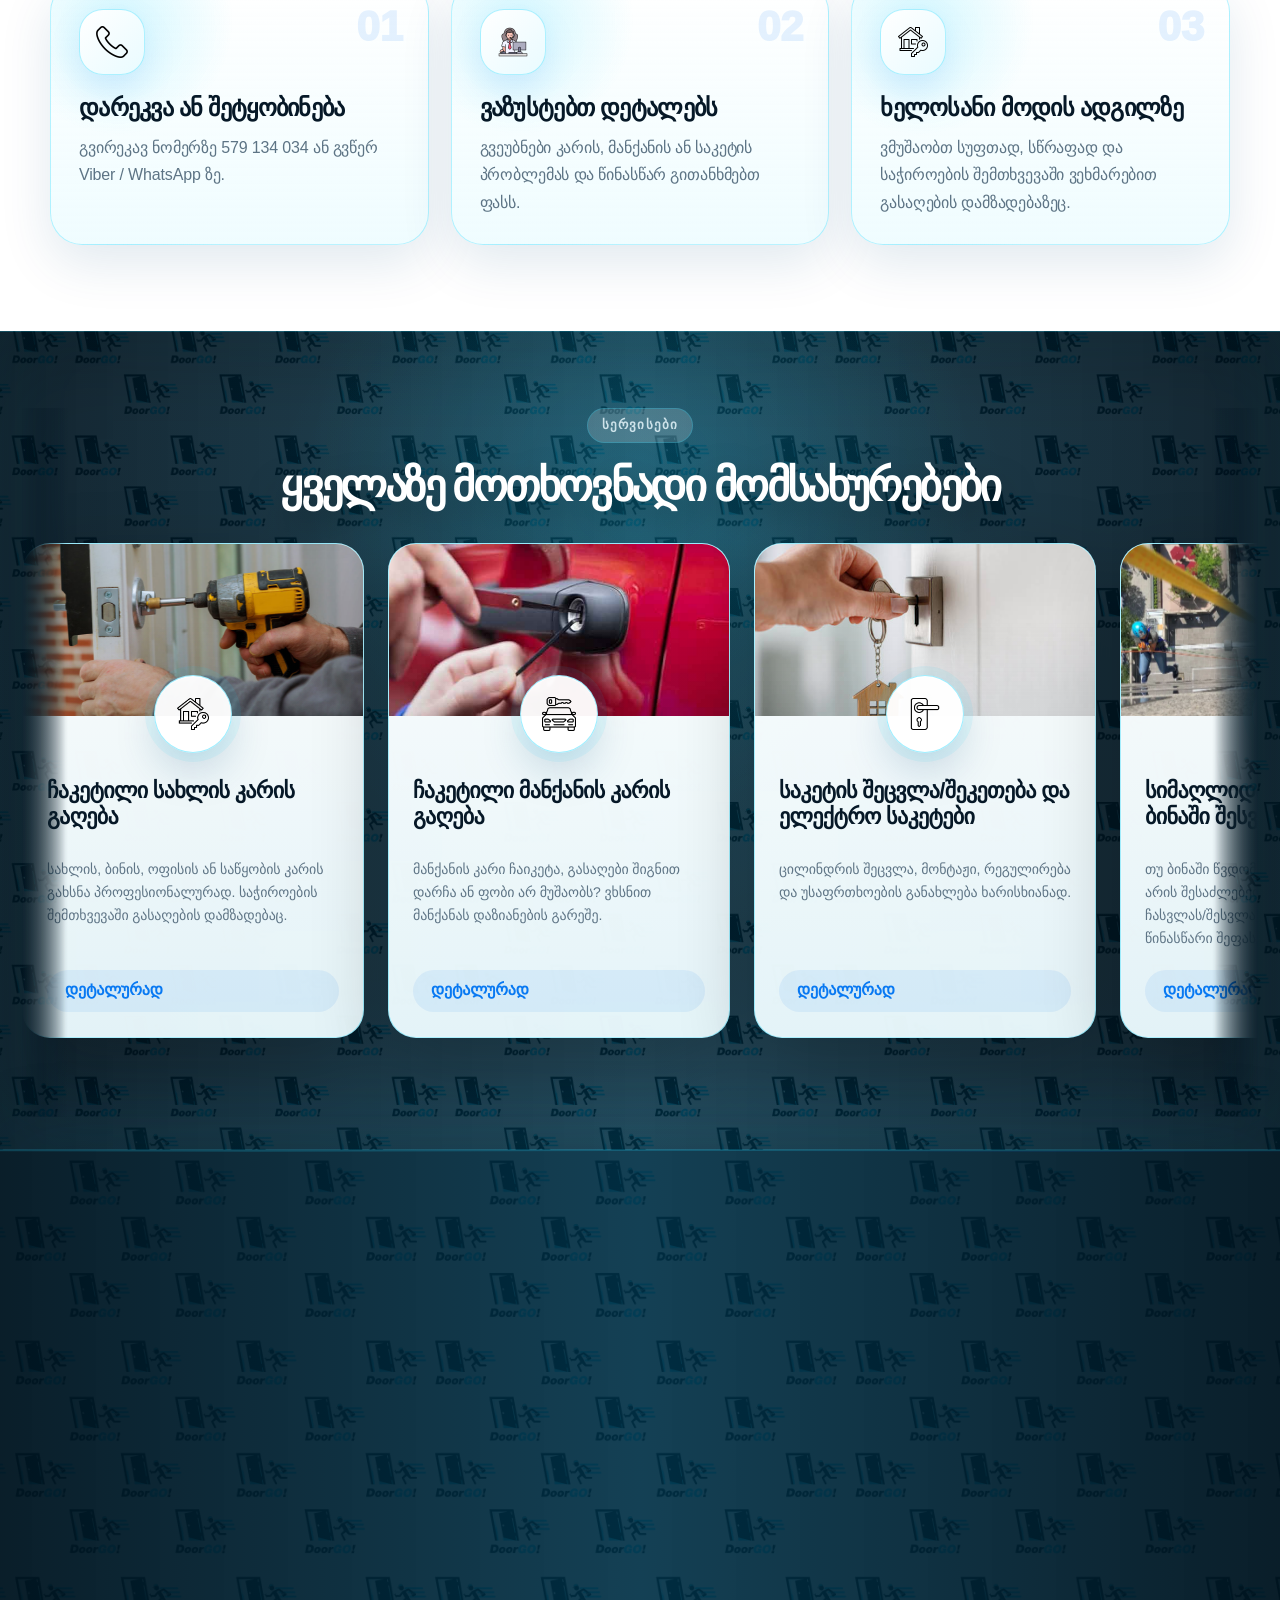
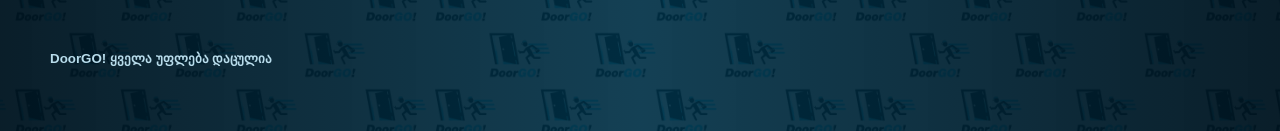
==== commit 7673880d: "update seo" ====
--- a/index.html
+++ b/index.html
@@ -1,5 +1,22 @@
 <!DOCTYPE html>
- <html lang="ka"><head><meta charset="utf-8"/><meta content="width=device-width, initial-scale=1.0, viewport-fit=cover" name="viewport"/><title>მთავარი DoorGO</title><link href="doorgo logo circle.png" rel="icon"/><link href="style.css" rel="stylesheet"/></head><body class="dg-v13 dg-v17 dg-v18 dg-v20 dg-v21 dg-v22 dg-v23 dg-v24 dg-v25 dg-v26 dg-v27 dg-v28 dg-v29 dg-v30 dg-v31 dg-v32 dg-v33 dg-v34 dg-v35 dg-v36 dg-v37 dg-v38 dg-v39 dg-v40 dg-v41 dg-v42 dg-v43 dg-v44 dg-v45 dg-v46 dg-v47 dg-v48 dg-v49 dg-v50 dg-v51 dg-v53 dg-v54 dg-v55 dg-v56 dg-v57 dg-v58 dg-v59 dg-v60 dg-v61 dg-v62 dg-v68 dg-v70 dg-v75"><div class="top-line"></div><header class="site-header"><div class="header-inner">
+ <html lang="ka"><head><meta charset="utf-8"/><meta content="width=device-width, initial-scale=1.0, viewport-fit=cover" name="viewport"/>
+<title>DoorGO — კარის გაღება, მანქანის გახსნა და საკეტის შეცვლა 24/7</title>
+<meta name="description" content="DoorGO გთავაზობთ კარის გაღებას, ჩაკეტილი მანქანის გახსნას, საკეტის შეცვლას და სიმაღლიდან ბინაში შესვლას თოკით. მომსახურება თბილისში და საქართველოს მასშტაბით 24/7."/>
+<meta name="keywords" content="კარის გაღება, ჩაკეტილი კარის გაღება, მანქანის კარის გაღება, საკეტის შეცვლა, საკეტის შეკეთება, ელექტრო საკეტი, თოკით ჩასვლა, DoorGO, doorgo.ge"/>
+<meta name="robots" content="index, follow, max-image-preview:large"/>
+<link rel="canonical" href="https://doorgo.ge/"/>
+<meta property="og:locale" content="ka_GE"/>
+<meta property="og:type" content="website"/>
+<meta property="og:site_name" content="DoorGO"/>
+<meta property="og:title" content="DoorGO — კარის გაღება, მანქანის გახსნა და საკეტის შეცვლა 24/7"/>
+<meta property="og:description" content="DoorGO გთავაზობთ კარის გაღებას, ჩაკეტილი მანქანის გახსნას, საკეტის შეცვლას და სიმაღლიდან ბინაში შესვლას თოკით. მომსახურება თბილისში და საქართველოს მასშტაბით 24/7."/>
+<meta property="og:url" content="https://doorgo.ge/"/>
+<meta property="og:image" content="https://doorgo.ge/doorgo%20banner.png"/>
+<meta name="twitter:card" content="summary_large_image"/>
+<meta name="twitter:title" content="DoorGO — კარის გაღება, მანქანის გახსნა და საკეტის შეცვლა 24/7"/>
+<meta name="twitter:description" content="DoorGO გთავაზობთ კარის გაღებას, ჩაკეტილი მანქანის გახსნას, საკეტის შეცვლას და სიმაღლიდან ბინაში შესვლას თოკით. მომსახურება თბილისში და საქართველოს მასშტაბით 24/7."/>
+<meta name="twitter:image" content="https://doorgo.ge/doorgo%20banner.png"/>
+<script type="application/ld+json">{"@context":"https://schema.org","@graph":[{"@type":["LocalBusiness","HomeAndConstructionBusiness"],"@id":"https://doorgo.ge/#business","name":"DoorGO","alternateName":"DoorGO!","url":"https://doorgo.ge/","logo":"https://doorgo.ge/doorgo%20logo.png","image":"https://doorgo.ge/doorgo%20banner.png","telephone":"+995579134034","priceRange":"₾₾","areaServed":[{"@type":"City","name":"თბილისი"},{"@type":"Country","name":"საქართველო"}],"openingHoursSpecification":[{"@type":"OpeningHoursSpecification","dayOfWeek":["Monday","Tuesday","Wednesday","Thursday","Friday","Saturday","Sunday"],"opens":"00:00","closes":"23:59"}],"sameAs":["https://www.facebook.com/saba.dumbadze.547","https://www.instagram.com/manuchar863/","https://www.tiktok.com/@saba.dumba"],"description":"DoorGO გთავაზობთ კარის გაღებას, ჩაკეტილი მანქანის გახსნას, საკეტის შეცვლას და სიმაღლიდან ბინაში შესვლას თოკით. მომსახურება თბილისში და საქართველოს მასშტაბით 24/7."},{"@type":"WebSite","@id":"https://doorgo.ge/#website","url":"https://doorgo.ge/","name":"DoorGO","inLanguage":"ka-GE","publisher":{"@id":"https://doorgo.ge/#business"}},{"@type":"WebPage","@id":"https://doorgo.ge/#webpage","url":"https://doorgo.ge/","name":"DoorGO — კარის გაღება, მანქანის გახსნა და საკეტის შეცვლა 24/7","description":"DoorGO გთავაზობთ კარის გაღებას, ჩაკეტილი მანქანის გახსნას, საკეტის შეცვლას და სიმაღლიდან ბინაში შესვლას თოკით. მომსახურება თბილისში და საქართველოს მასშტაბით 24/7.","inLanguage":"ka-GE","isPartOf":{"@id":"https://doorgo.ge/#website"},"about":{"@id":"https://doorgo.ge/#business"}}]}</script><link href="doorgo logo circle.png" rel="icon"/><link href="style.css" rel="stylesheet"/></head><body class="dg-v13 dg-v17 dg-v18 dg-v20 dg-v21 dg-v22 dg-v23 dg-v24 dg-v25 dg-v26 dg-v27 dg-v28 dg-v29 dg-v30 dg-v31 dg-v32 dg-v33 dg-v34 dg-v35 dg-v36 dg-v37 dg-v38 dg-v39 dg-v40 dg-v41 dg-v42 dg-v43 dg-v44 dg-v45 dg-v46 dg-v47 dg-v48 dg-v49 dg-v50 dg-v51 dg-v53 dg-v54 dg-v55 dg-v56 dg-v57 dg-v58 dg-v59 dg-v60 dg-v61 dg-v62 dg-v68 dg-v70 dg-v75"><div class="top-line"></div><header class="site-header"><div class="header-inner">
 <a class="brand" href="MainHome.html"><img alt="DoorGO logo" src="doorgo logo.png"/><span>Door<b>GO!</b></span></a>
 <button aria-label="მენიუს გახსნა" class="menu-toggle"><span class="bar bar-1"></span><span class="bar bar-2"></span><span class="bar bar-3"></span></button>
 <nav class="nav">
@@ -10,7 +27,7 @@
 <a href="Gallery.html">გალერია</a><a href="AboutUs.html">ჩვენს შესახებ</a><a href="Contact.html">კონტაქტი</a>
 </nav><div class="socials"><a aria-label="Facebook" href="https://www.facebook.com/saba.dumbadze.547"><img alt="Facebook" src="facebook.png"/></a><a aria-label="Instagram" href="https://www.instagram.com/manuchar863/"><img alt="Instagram" src="instagram.png"/></a><a aria-label="TikTok" href="https://www.tiktok.com/@saba.dumba?is_from_webapp=1&amp;sender_device=pc" rel="noopener" target="_blank"><img alt="TikTok" src="tik-tok.png"/></a><a aria-label="Messenger" href="https://m.me/saba.dumbadze.547"><img alt="Messenger" src="messenger.png"/></a></div>
 </div></header>
-<main><section class="hero home-hero-v17"><div class="hero-inner"><span class="eyebrow">DoorGO 24/7</span><h1>ჩაკეტილი კარის და მანქანის გაღება <span>თბილისსა და საქართველოში</span></h1><p class="hero-sub">სწრაფი გამოძახება, სუფთა მუშაობა და წინასწარ შეთანხმებული ფასი.</p><div class="hero-actions"><a class="btn" href="tel:+995579134034">დარეკე: 579 134 034</a><a class="btn white" href="OurServices.html">ნახე სერვისები</a></div></div><div class="home-service-showcase"><div class="hero-grid"><div class="hero-tile"><div class="tile-icon"><img alt="" src="house-key.png"/></div><img alt="ჩაკეტილი სახლის კარის გაღება" src="house lock.jpg"/><span>ჩაკეტილი სახლის კარის გაღება</span></div><div class="hero-tile"><div class="tile-icon"><img alt="" src="car-open.png"/></div><img alt="ჩაკეტილი მანქანის კარის გაღება" src="car lock.jpg"/><span>ჩაკეტილი მანქანის კარის გაღება</span></div><div class="hero-tile"><div class="tile-icon"><img alt="" src="door-handle.png"/></div><img alt="საკეტის შეცვლა/შეკეთება და ელექტრო საკეტები" src="change lock.jpg"/><span>საკეტის შეცვლა და ელექტრო საკეტები</span></div></div><div class="trust-row"><div class="trust">24/7 გამოძახება</div><div class="trust">დაუზიანებლად</div><div class="trust">საქართველოს მასშტაბით</div><div class="trust">ფასი 50₾ დან</div></div><div aria-label="მთავარი სერვისები" class="mobile-service-switcher"><div class="mobile-service-head"><span class="eyebrow">სერვისები</span><h3>აირჩიე სერვისი და ნახე დეტალურად</h3></div><div aria-label="სერვისების არჩევა" class="mobile-service-tabs" role="tablist"><button aria-selected="true" class="is-active" data-service-tab="home" type="button">სახლი</button><button aria-selected="false" data-service-tab="car" type="button">მანქანა</button><button aria-selected="false" data-service-tab="lock" type="button">საკეტები</button></div><div class="mobile-service-stage"><article class="mobile-service-panel is-active" data-service-panel="home"><a href="chaketili-saxlis-karis-gageba.html"><div class="mobile-service-image"><img alt="ჩაკეტილი სახლის კარის გაღება" src="house lock.jpg"/></div><div class="mobile-service-badge"><img alt="" src="house-key.png"/></div><div class="mobile-service-content"><h4>ჩაკეტილი სახლის კარის გაღება</h4><p>სახლის, ბინის, ოფისის ან საწყობის კარის გახსნა პროფესიონალურად და უსაფრთხოდ.</p><span class="mobile-service-link">დეტალურად</span></div></a></article><article class="mobile-service-panel" data-service-panel="car"><a href="off-track-door-fix.html"><div class="mobile-service-image"><img alt="ჩაკეტილი მანქანის კარის გაღება" src="car lock.jpg"/></div><div class="mobile-service-badge"><img alt="" src="car-open.png"/></div><div class="mobile-service-content"><h4>ჩაკეტილი მანქანის კარის გაღება</h4><p>მანქანის გაღება დაზიანების გარეშე როცა გასაღები შიგნით დარჩა ან ფობი აღარ მუშაობს.</p><span class="mobile-service-link">დეტალურად</span></div></a></article><article class="mobile-service-panel" data-service-panel="lock"><a href="saketis-shecvla-sheketeba.html"><div class="mobile-service-image"><img alt="საკეტის შეცვლა და ელექტრო საკეტები" src="change lock.jpg"/></div><div class="mobile-service-badge"><img alt="" src="door-handle.png"/></div><div class="mobile-service-content"><h4>საკეტის შეცვლა და ელექტრო საკეტები</h4><p>ცილინდრის შეცვლა, მონტაჟი, რეგულირება და უსაფრთხოების განახლება ხარისხიანად.</p><span class="mobile-service-link">დეტალურად</span></div></a></article></div><div class="mobile-service-features"><div class="feature-pill">24/7 გამოძახება</div><div class="feature-pill">დაუზიანებლად</div><div class="feature-pill">საქართველოს მასშტაბით</div><div class="feature-pill">ფასი 50₾ დან</div></div></div></div></section>
+<main><section class="seo-hidden-keywords-doorgo" aria-label="DoorGO SEO"><h2>DoorGO კარის გაღება, მანქანის კარის გაღება და საკეტის შეცვლა</h2><p>DoorGO არის კარის გაღების სერვისი თბილისში და საქართველოს მასშტაბით. ძირითადი მომსახურებებია ჩაკეტილი კარის გაღება, ჩაკეტილი მანქანის კარის გაღება, საკეტის შეცვლა, საკეტის შეკეთება, ელექტრო საკეტის მონტაჟი, გასაღების დამზადება და სიმაღლიდან ჩაკეტილ ბინაში შესვლა თოკით. ცხელი ხაზი: 579 134 034.</p></section><section class="hero home-hero-v17"><div class="hero-inner"><span class="eyebrow">DoorGO 24/7</span><h1>ჩაკეტილი კარის და მანქანის გაღება <span>თბილისსა და საქართველოში</span></h1><p class="hero-sub">სწრაფი გამოძახება, სუფთა მუშაობა და წინასწარ შეთანხმებული ფასი.</p><div class="hero-actions"><a class="btn" href="tel:+995579134034">დარეკე: 579 134 034</a><a class="btn white" href="OurServices.html">ნახე სერვისები</a></div></div><div class="home-service-showcase"><div class="hero-grid"><div class="hero-tile"><div class="tile-icon"><img alt="" src="house-key.png"/></div><img alt="ჩაკეტილი სახლის კარის გაღება" src="house lock.jpg"/><span>ჩაკეტილი სახლის კარის გაღება</span></div><div class="hero-tile"><div class="tile-icon"><img alt="" src="car-open.png"/></div><img alt="ჩაკეტილი მანქანის კარის გაღება" src="car lock.jpg"/><span>ჩაკეტილი მანქანის კარის გაღება</span></div><div class="hero-tile"><div class="tile-icon"><img alt="" src="door-handle.png"/></div><img alt="საკეტის შეცვლა/შეკეთება და ელექტრო საკეტები" src="change lock.jpg"/><span>საკეტის შეცვლა და ელექტრო საკეტები</span></div></div><div class="trust-row"><div class="trust">24/7 გამოძახება</div><div class="trust">დაუზიანებლად</div><div class="trust">საქართველოს მასშტაბით</div><div class="trust">ფასი 50₾ დან</div></div><div aria-label="მთავარი სერვისები" class="mobile-service-switcher"><div class="mobile-service-head"><span class="eyebrow">სერვისები</span><h3>აირჩიე სერვისი და ნახე დეტალურად</h3></div><div aria-label="სერვისების არჩევა" class="mobile-service-tabs" role="tablist"><button aria-selected="true" class="is-active" data-service-tab="home" type="button">სახლი</button><button aria-selected="false" data-service-tab="car" type="button">მანქანა</button><button aria-selected="false" data-service-tab="lock" type="button">საკეტები</button></div><div class="mobile-service-stage"><article class="mobile-service-panel is-active" data-service-panel="home"><a href="chaketili-saxlis-karis-gageba.html"><div class="mobile-service-image"><img alt="ჩაკეტილი სახლის კარის გაღება" src="house lock.jpg"/></div><div class="mobile-service-badge"><img alt="" src="house-key.png"/></div><div class="mobile-service-content"><h4>ჩაკეტილი სახლის კარის გაღება</h4><p>სახლის, ბინის, ოფისის ან საწყობის კარის გახსნა პროფესიონალურად და უსაფრთხოდ.</p><span class="mobile-service-link">დეტალურად</span></div></a></article><article class="mobile-service-panel" data-service-panel="car"><a href="off-track-door-fix.html"><div class="mobile-service-image"><img alt="ჩაკეტილი მანქანის კარის გაღება" src="car lock.jpg"/></div><div class="mobile-service-badge"><img alt="" src="car-open.png"/></div><div class="mobile-service-content"><h4>ჩაკეტილი მანქანის კარის გაღება</h4><p>მანქანის გაღება დაზიანების გარეშე როცა გასაღები შიგნით დარჩა ან ფობი აღარ მუშაობს.</p><span class="mobile-service-link">დეტალურად</span></div></a></article><article class="mobile-service-panel" data-service-panel="lock"><a href="saketis-shecvla-sheketeba.html"><div class="mobile-service-image"><img alt="საკეტის შეცვლა და ელექტრო საკეტები" src="change lock.jpg"/></div><div class="mobile-service-badge"><img alt="" src="door-handle.png"/></div><div class="mobile-service-content"><h4>საკეტის შეცვლა და ელექტრო საკეტები</h4><p>ცილინდრის შეცვლა, მონტაჟი, რეგულირება და უსაფრთხოების განახლება ხარისხიანად.</p><span class="mobile-service-link">დეტალურად</span></div></a></article></div><div class="mobile-service-features"><div class="feature-pill">24/7 გამოძახება</div><div class="feature-pill">დაუზიანებლად</div><div class="feature-pill">საქართველოს მასშტაბით</div><div class="feature-pill">ფასი 50₾ დან</div></div></div></div></section>
 <section class="section home-process-section">
 <div class="container center">
 <span class="eyebrow">როგორ მუშაობს DoorGO</span>
--- a/style.css
+++ b/style.css
@@ -14762,3 +14762,6 @@
     padding: 58px 22px 23px !important;
   }
 }
+
+/* DoorGO v76 SEO helper text */
+.seo-hidden-keywords-doorgo{position:absolute!important;width:1px!important;height:1px!important;padding:0!important;margin:-1px!important;overflow:hidden!important;clip:rect(0,0,0,0)!important;white-space:normal!important;border:0!important}
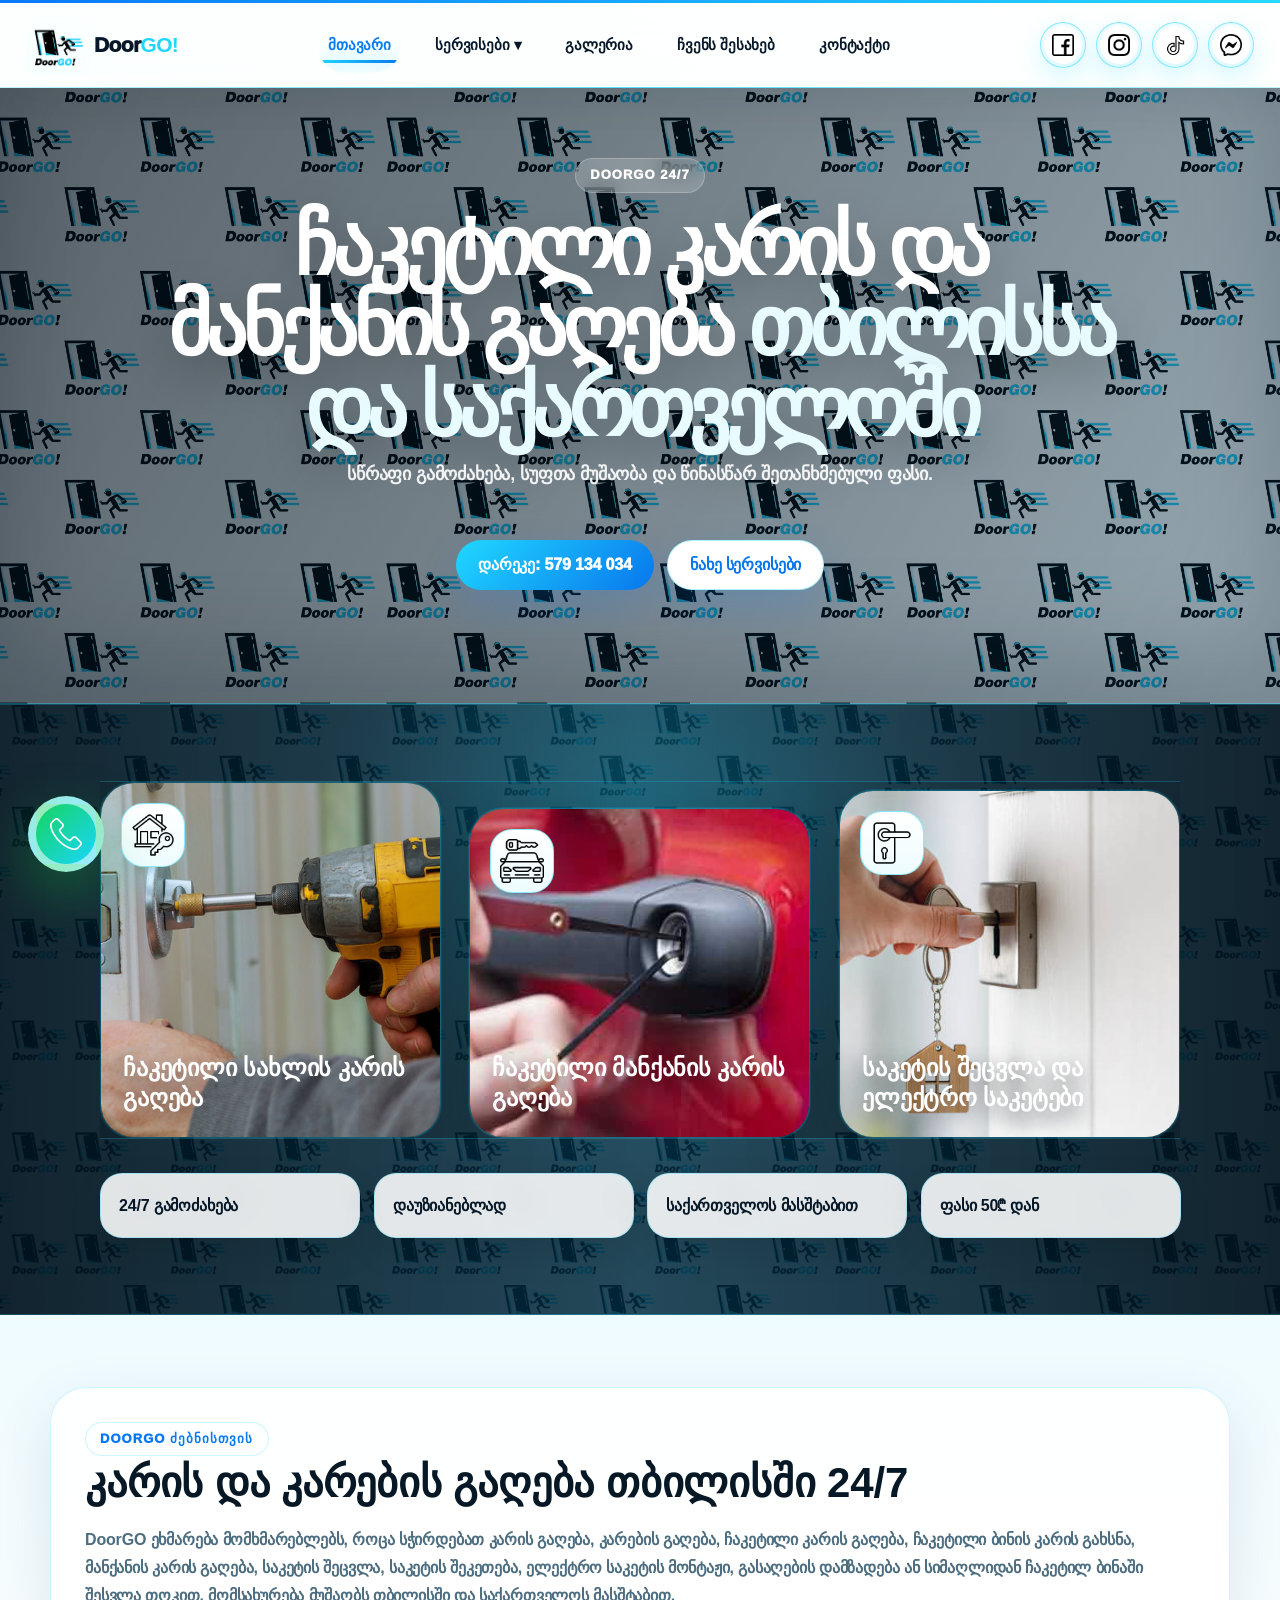
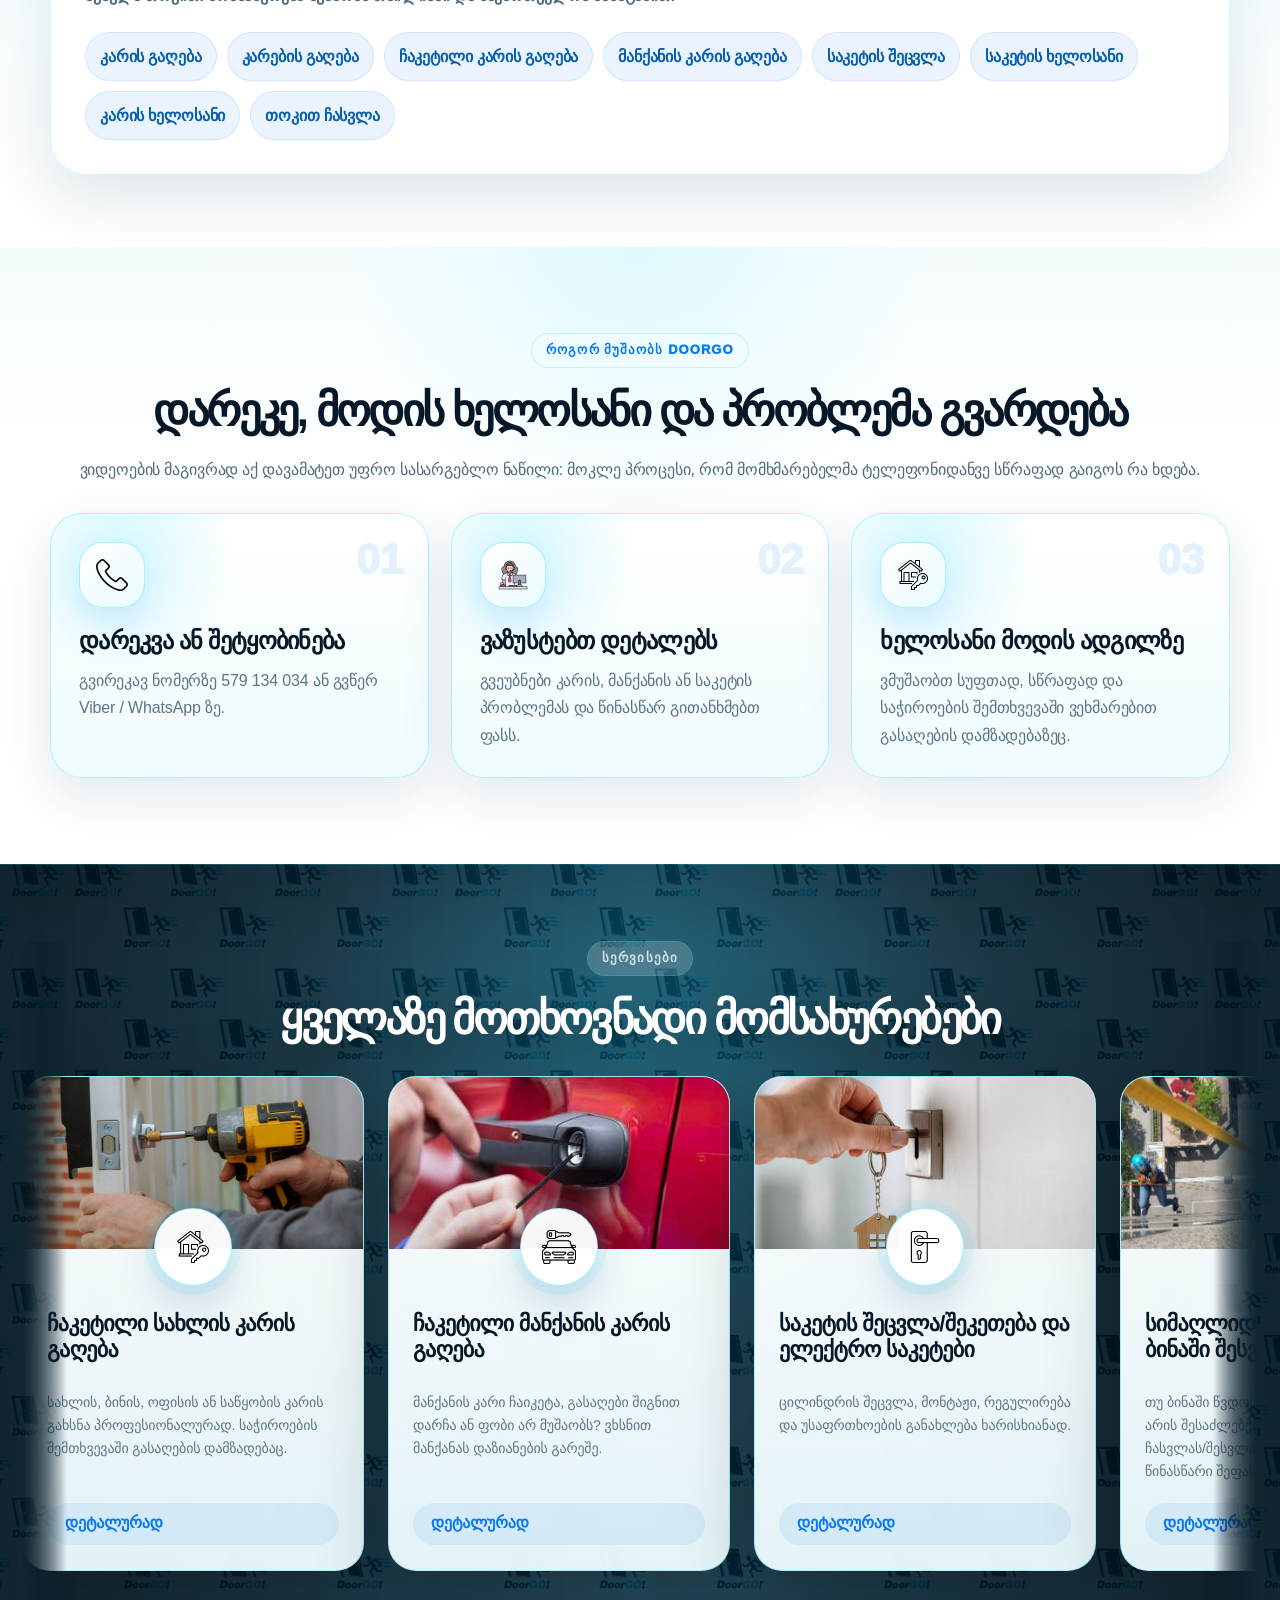
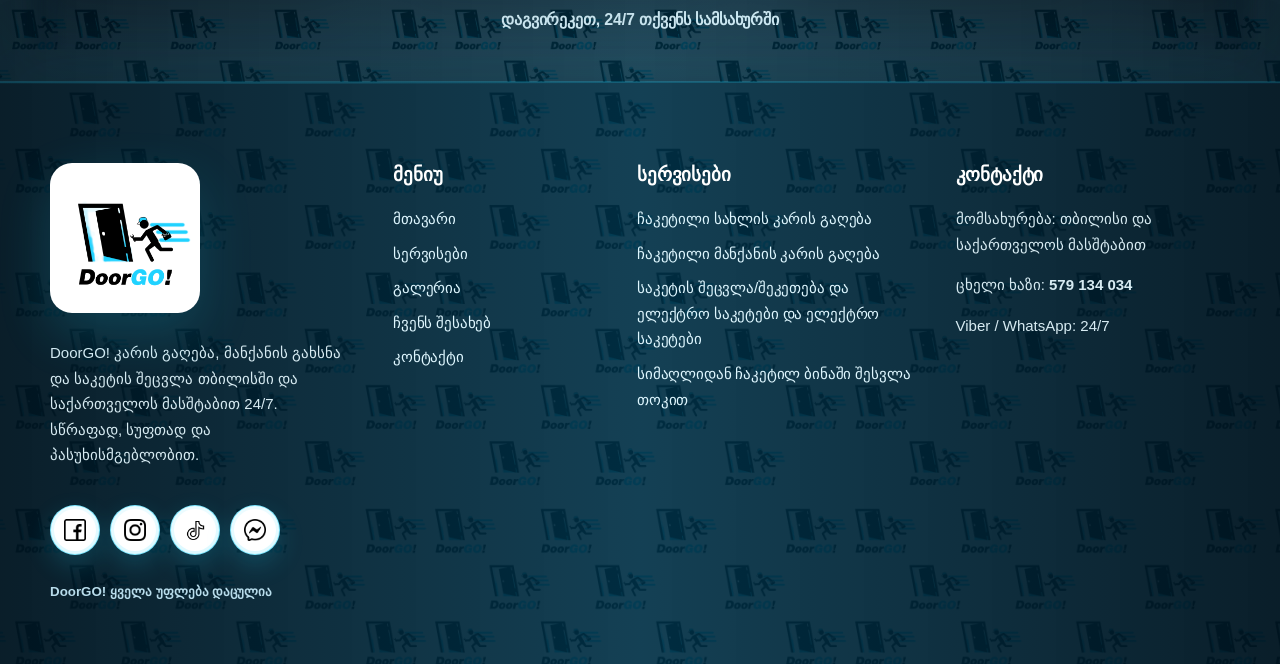
==== commit 1834b8f6: "SEO UPDATE" ====
--- a/index.html
+++ b/index.html
@@ -1,8 +1,8 @@
 <!DOCTYPE html>
  <html lang="ka"><head><meta charset="utf-8"/><meta content="width=device-width, initial-scale=1.0, viewport-fit=cover" name="viewport"/>
 <title>DoorGO — კარის გაღება, მანქანის გახსნა და საკეტის შეცვლა 24/7</title>
-<meta name="description" content="DoorGO გთავაზობთ კარის გაღებას, ჩაკეტილი მანქანის გახსნას, საკეტის შეცვლას და სიმაღლიდან ბინაში შესვლას თოკით. მომსახურება თბილისში და საქართველოს მასშტაბით 24/7."/>
-<meta name="keywords" content="კარის გაღება, ჩაკეტილი კარის გაღება, მანქანის კარის გაღება, საკეტის შეცვლა, საკეტის შეკეთება, ელექტრო საკეტი, თოკით ჩასვლა, DoorGO, doorgo.ge"/>
+<meta name="description" content="DoorGO გთავაზობთ კარის გაღებას, ჩაკეტილი მანქანის გახსნას, საკეტის შეცვლას და სიმაღლიდან ბინაში შესვლას თოკით. მომსახურება თბილისში და საქართველოს მასშტაბით 24/7. კარების გაღება და საკეტის სერვისი DoorGO."/>
+<meta name="keywords" content="კარების გაღება, კარის გაღება, კარების გაღება თბილისი, ჩაკეტილი კარის გაღება, ჩაკეტილი კარების გაღება, ავარიული კარის გახსნა, ბინის კარის გახსნა, კარის ხელოსანი, საკეტის ხელოსანი, მანქანის კარის გაღება, ჩაკეტილი მანქანის გახსნა, საკეტის შეცვლა, საკეტის შეკეთება, ცილინდრის შეცვლა, ელექტრო საკეტი, გასაღების დამზადება, თოკით ჩასვლა, DoorGO, doorgo.ge"/>
 <meta name="robots" content="index, follow, max-image-preview:large"/>
 <link rel="canonical" href="https://doorgo.ge/"/>
 <meta property="og:locale" content="ka_GE"/>
@@ -27,7 +27,26 @@
 <a href="Gallery.html">გალერია</a><a href="AboutUs.html">ჩვენს შესახებ</a><a href="Contact.html">კონტაქტი</a>
 </nav><div class="socials"><a aria-label="Facebook" href="https://www.facebook.com/saba.dumbadze.547"><img alt="Facebook" src="facebook.png"/></a><a aria-label="Instagram" href="https://www.instagram.com/manuchar863/"><img alt="Instagram" src="instagram.png"/></a><a aria-label="TikTok" href="https://www.tiktok.com/@saba.dumba?is_from_webapp=1&amp;sender_device=pc" rel="noopener" target="_blank"><img alt="TikTok" src="tik-tok.png"/></a><a aria-label="Messenger" href="https://m.me/saba.dumbadze.547"><img alt="Messenger" src="messenger.png"/></a></div>
 </div></header>
-<main><section class="seo-hidden-keywords-doorgo" aria-label="DoorGO SEO"><h2>DoorGO კარის გაღება, მანქანის კარის გაღება და საკეტის შეცვლა</h2><p>DoorGO არის კარის გაღების სერვისი თბილისში და საქართველოს მასშტაბით. ძირითადი მომსახურებებია ჩაკეტილი კარის გაღება, ჩაკეტილი მანქანის კარის გაღება, საკეტის შეცვლა, საკეტის შეკეთება, ელექტრო საკეტის მონტაჟი, გასაღების დამზადება და სიმაღლიდან ჩაკეტილ ბინაში შესვლა თოკით. ცხელი ხაზი: 579 134 034.</p></section><section class="hero home-hero-v17"><div class="hero-inner"><span class="eyebrow">DoorGO 24/7</span><h1>ჩაკეტილი კარის და მანქანის გაღება <span>თბილისსა და საქართველოში</span></h1><p class="hero-sub">სწრაფი გამოძახება, სუფთა მუშაობა და წინასწარ შეთანხმებული ფასი.</p><div class="hero-actions"><a class="btn" href="tel:+995579134034">დარეკე: 579 134 034</a><a class="btn white" href="OurServices.html">ნახე სერვისები</a></div></div><div class="home-service-showcase"><div class="hero-grid"><div class="hero-tile"><div class="tile-icon"><img alt="" src="house-key.png"/></div><img alt="ჩაკეტილი სახლის კარის გაღება" src="house lock.jpg"/><span>ჩაკეტილი სახლის კარის გაღება</span></div><div class="hero-tile"><div class="tile-icon"><img alt="" src="car-open.png"/></div><img alt="ჩაკეტილი მანქანის კარის გაღება" src="car lock.jpg"/><span>ჩაკეტილი მანქანის კარის გაღება</span></div><div class="hero-tile"><div class="tile-icon"><img alt="" src="door-handle.png"/></div><img alt="საკეტის შეცვლა/შეკეთება და ელექტრო საკეტები" src="change lock.jpg"/><span>საკეტის შეცვლა და ელექტრო საკეტები</span></div></div><div class="trust-row"><div class="trust">24/7 გამოძახება</div><div class="trust">დაუზიანებლად</div><div class="trust">საქართველოს მასშტაბით</div><div class="trust">ფასი 50₾ დან</div></div><div aria-label="მთავარი სერვისები" class="mobile-service-switcher"><div class="mobile-service-head"><span class="eyebrow">სერვისები</span><h3>აირჩიე სერვისი და ნახე დეტალურად</h3></div><div aria-label="სერვისების არჩევა" class="mobile-service-tabs" role="tablist"><button aria-selected="true" class="is-active" data-service-tab="home" type="button">სახლი</button><button aria-selected="false" data-service-tab="car" type="button">მანქანა</button><button aria-selected="false" data-service-tab="lock" type="button">საკეტები</button></div><div class="mobile-service-stage"><article class="mobile-service-panel is-active" data-service-panel="home"><a href="chaketili-saxlis-karis-gageba.html"><div class="mobile-service-image"><img alt="ჩაკეტილი სახლის კარის გაღება" src="house lock.jpg"/></div><div class="mobile-service-badge"><img alt="" src="house-key.png"/></div><div class="mobile-service-content"><h4>ჩაკეტილი სახლის კარის გაღება</h4><p>სახლის, ბინის, ოფისის ან საწყობის კარის გახსნა პროფესიონალურად და უსაფრთხოდ.</p><span class="mobile-service-link">დეტალურად</span></div></a></article><article class="mobile-service-panel" data-service-panel="car"><a href="off-track-door-fix.html"><div class="mobile-service-image"><img alt="ჩაკეტილი მანქანის კარის გაღება" src="car lock.jpg"/></div><div class="mobile-service-badge"><img alt="" src="car-open.png"/></div><div class="mobile-service-content"><h4>ჩაკეტილი მანქანის კარის გაღება</h4><p>მანქანის გაღება დაზიანების გარეშე როცა გასაღები შიგნით დარჩა ან ფობი აღარ მუშაობს.</p><span class="mobile-service-link">დეტალურად</span></div></a></article><article class="mobile-service-panel" data-service-panel="lock"><a href="saketis-shecvla-sheketeba.html"><div class="mobile-service-image"><img alt="საკეტის შეცვლა და ელექტრო საკეტები" src="change lock.jpg"/></div><div class="mobile-service-badge"><img alt="" src="door-handle.png"/></div><div class="mobile-service-content"><h4>საკეტის შეცვლა და ელექტრო საკეტები</h4><p>ცილინდრის შეცვლა, მონტაჟი, რეგულირება და უსაფრთხოების განახლება ხარისხიანად.</p><span class="mobile-service-link">დეტალურად</span></div></a></article></div><div class="mobile-service-features"><div class="feature-pill">24/7 გამოძახება</div><div class="feature-pill">დაუზიანებლად</div><div class="feature-pill">საქართველოს მასშტაბით</div><div class="feature-pill">ფასი 50₾ დან</div></div></div></div></section>
+<main><section class="hero home-hero-v17"><div class="hero-inner"><span class="eyebrow">DoorGO 24/7</span><h1>ჩაკეტილი კარის და მანქანის გაღება <span>თბილისსა და საქართველოში</span></h1><p class="hero-sub">სწრაფი გამოძახება, სუფთა მუშაობა და წინასწარ შეთანხმებული ფასი.</p><div class="hero-actions"><a class="btn" href="tel:+995579134034">დარეკე: 579 134 034</a><a class="btn white" href="OurServices.html">ნახე სერვისები</a></div></div><div class="home-service-showcase"><div class="hero-grid"><div class="hero-tile"><div class="tile-icon"><img alt="" src="house-key.png"/></div><img alt="ჩაკეტილი სახლის კარის გაღება" src="house lock.jpg"/><span>ჩაკეტილი სახლის კარის გაღება</span></div><div class="hero-tile"><div class="tile-icon"><img alt="" src="car-open.png"/></div><img alt="ჩაკეტილი მანქანის კარის გაღება" src="car lock.jpg"/><span>ჩაკეტილი მანქანის კარის გაღება</span></div><div class="hero-tile"><div class="tile-icon"><img alt="" src="door-handle.png"/></div><img alt="საკეტის შეცვლა/შეკეთება და ელექტრო საკეტები" src="change lock.jpg"/><span>საკეტის შეცვლა და ელექტრო საკეტები</span></div></div><div class="trust-row"><div class="trust">24/7 გამოძახება</div><div class="trust">დაუზიანებლად</div><div class="trust">საქართველოს მასშტაბით</div><div class="trust">ფასი 50₾ დან</div></div><div aria-label="მთავარი სერვისები" class="mobile-service-switcher"><div class="mobile-service-head"><span class="eyebrow">სერვისები</span><h3>აირჩიე სერვისი და ნახე დეტალურად</h3></div><div aria-label="სერვისების არჩევა" class="mobile-service-tabs" role="tablist"><button aria-selected="true" class="is-active" data-service-tab="home" type="button">სახლი</button><button aria-selected="false" data-service-tab="car" type="button">მანქანა</button><button aria-selected="false" data-service-tab="lock" type="button">საკეტები</button></div><div class="mobile-service-stage"><article class="mobile-service-panel is-active" data-service-panel="home"><a href="chaketili-saxlis-karis-gageba.html"><div class="mobile-service-image"><img alt="ჩაკეტილი სახლის კარის გაღება" src="house lock.jpg"/></div><div class="mobile-service-badge"><img alt="" src="house-key.png"/></div><div class="mobile-service-content"><h4>ჩაკეტილი სახლის კარის გაღება</h4><p>სახლის, ბინის, ოფისის ან საწყობის კარის გახსნა პროფესიონალურად და უსაფრთხოდ.</p><span class="mobile-service-link">დეტალურად</span></div></a></article><article class="mobile-service-panel" data-service-panel="car"><a href="off-track-door-fix.html"><div class="mobile-service-image"><img alt="ჩაკეტილი მანქანის კარის გაღება" src="car lock.jpg"/></div><div class="mobile-service-badge"><img alt="" src="car-open.png"/></div><div class="mobile-service-content"><h4>ჩაკეტილი მანქანის კარის გაღება</h4><p>მანქანის გაღება დაზიანების გარეშე როცა გასაღები შიგნით დარჩა ან ფობი აღარ მუშაობს.</p><span class="mobile-service-link">დეტალურად</span></div></a></article><article class="mobile-service-panel" data-service-panel="lock"><a href="saketis-shecvla-sheketeba.html"><div class="mobile-service-image"><img alt="საკეტის შეცვლა და ელექტრო საკეტები" src="change lock.jpg"/></div><div class="mobile-service-badge"><img alt="" src="door-handle.png"/></div><div class="mobile-service-content"><h4>საკეტის შეცვლა და ელექტრო საკეტები</h4><p>ცილინდრის შეცვლა, მონტაჟი, რეგულირება და უსაფრთხოების განახლება ხარისხიანად.</p><span class="mobile-service-link">დეტალურად</span></div></a></article></div><div class="mobile-service-features"><div class="feature-pill">24/7 გამოძახება</div><div class="feature-pill">დაუზიანებლად</div><div class="feature-pill">საქართველოს მასშტაბით</div><div class="feature-pill">ფასი 50₾ დან</div></div></div></div></section>
+
+<section class="keyword-seo-section reveal">
+  <div class="keyword-seo-card">
+    <span class="eyebrow">DoorGO ძებნისთვის</span>
+    <h2>კარის და კარების გაღება თბილისში 24/7</h2>
+    <p>DoorGO ეხმარება მომხმარებლებს, როცა სჭირდებათ კარის გაღება, კარების გაღება, ჩაკეტილი კარის გაღება, ჩაკეტილი ბინის კარის გახსნა, მანქანის კარის გაღება, საკეტის შეცვლა, საკეტის შეკეთება, ელექტრო საკეტის მონტაჟი, გასაღების დამზადება ან სიმაღლიდან ჩაკეტილ ბინაში შესვლა თოკით. მომსახურება მუშაობს თბილისში და საქართველოს მასშტაბით.</p>
+    <div class="keyword-chip-list">
+      <span>კარის გაღება</span>
+      <span>კარების გაღება</span>
+      <span>ჩაკეტილი კარის გაღება</span>
+      <span>მანქანის კარის გაღება</span>
+      <span>საკეტის შეცვლა</span>
+      <span>საკეტის ხელოსანი</span>
+      <span>კარის ხელოსანი</span>
+      <span>თოკით ჩასვლა</span>
+    </div>
+  </div>
+</section>
+
 <section class="section home-process-section">
 <div class="container center">
 <span class="eyebrow">როგორ მუშაობს DoorGO</span>
--- a/style.css
+++ b/style.css
@@ -14763,5 +14763,49 @@
   }
 }
 
-/* DoorGO v76 SEO helper text */
-.seo-hidden-keywords-doorgo{position:absolute!important;width:1px!important;height:1px!important;padding:0!important;margin:-1px!important;overflow:hidden!important;clip:rect(0,0,0,0)!important;white-space:normal!important;border:0!important}
+
+/* DoorGO v77 keyword SEO section — visible, natural Georgian search text */
+.keyword-seo-section{
+  padding:72px 22px;
+  background:linear-gradient(180deg,#eefbff,#ffffff);
+}
+.keyword-seo-card{
+  max-width:1180px;
+  margin:0 auto;
+  border-radius:36px;
+  padding:34px;
+  background:rgba(255,255,255,.92);
+  border:1px solid rgba(25,214,255,.22);
+  box-shadow:0 22px 60px rgba(0,60,90,.12);
+}
+.keyword-seo-card h2{
+  margin:0 0 14px;
+  color:#061826;
+  font-size:clamp(26px,4vw,42px);
+  line-height:1.08;
+}
+.keyword-seo-card p{
+  color:#4d6d80;
+  line-height:1.75;
+  font-weight:650;
+}
+.keyword-chip-list{
+  display:flex;
+  flex-wrap:wrap;
+  gap:10px;
+  margin-top:22px;
+}
+.keyword-chip-list span{
+  display:inline-flex;
+  padding:10px 14px;
+  border-radius:999px;
+  background:rgba(8,121,242,.08);
+  color:#075fae;
+  font-weight:900;
+  border:1px solid rgba(8,121,242,.11);
+}
+@media(max-width:820px){
+  .keyword-seo-section{padding:38px 10px}
+  .keyword-seo-card{border-radius:28px;padding:24px 18px}
+  .keyword-chip-list span{font-size:13px}
+}
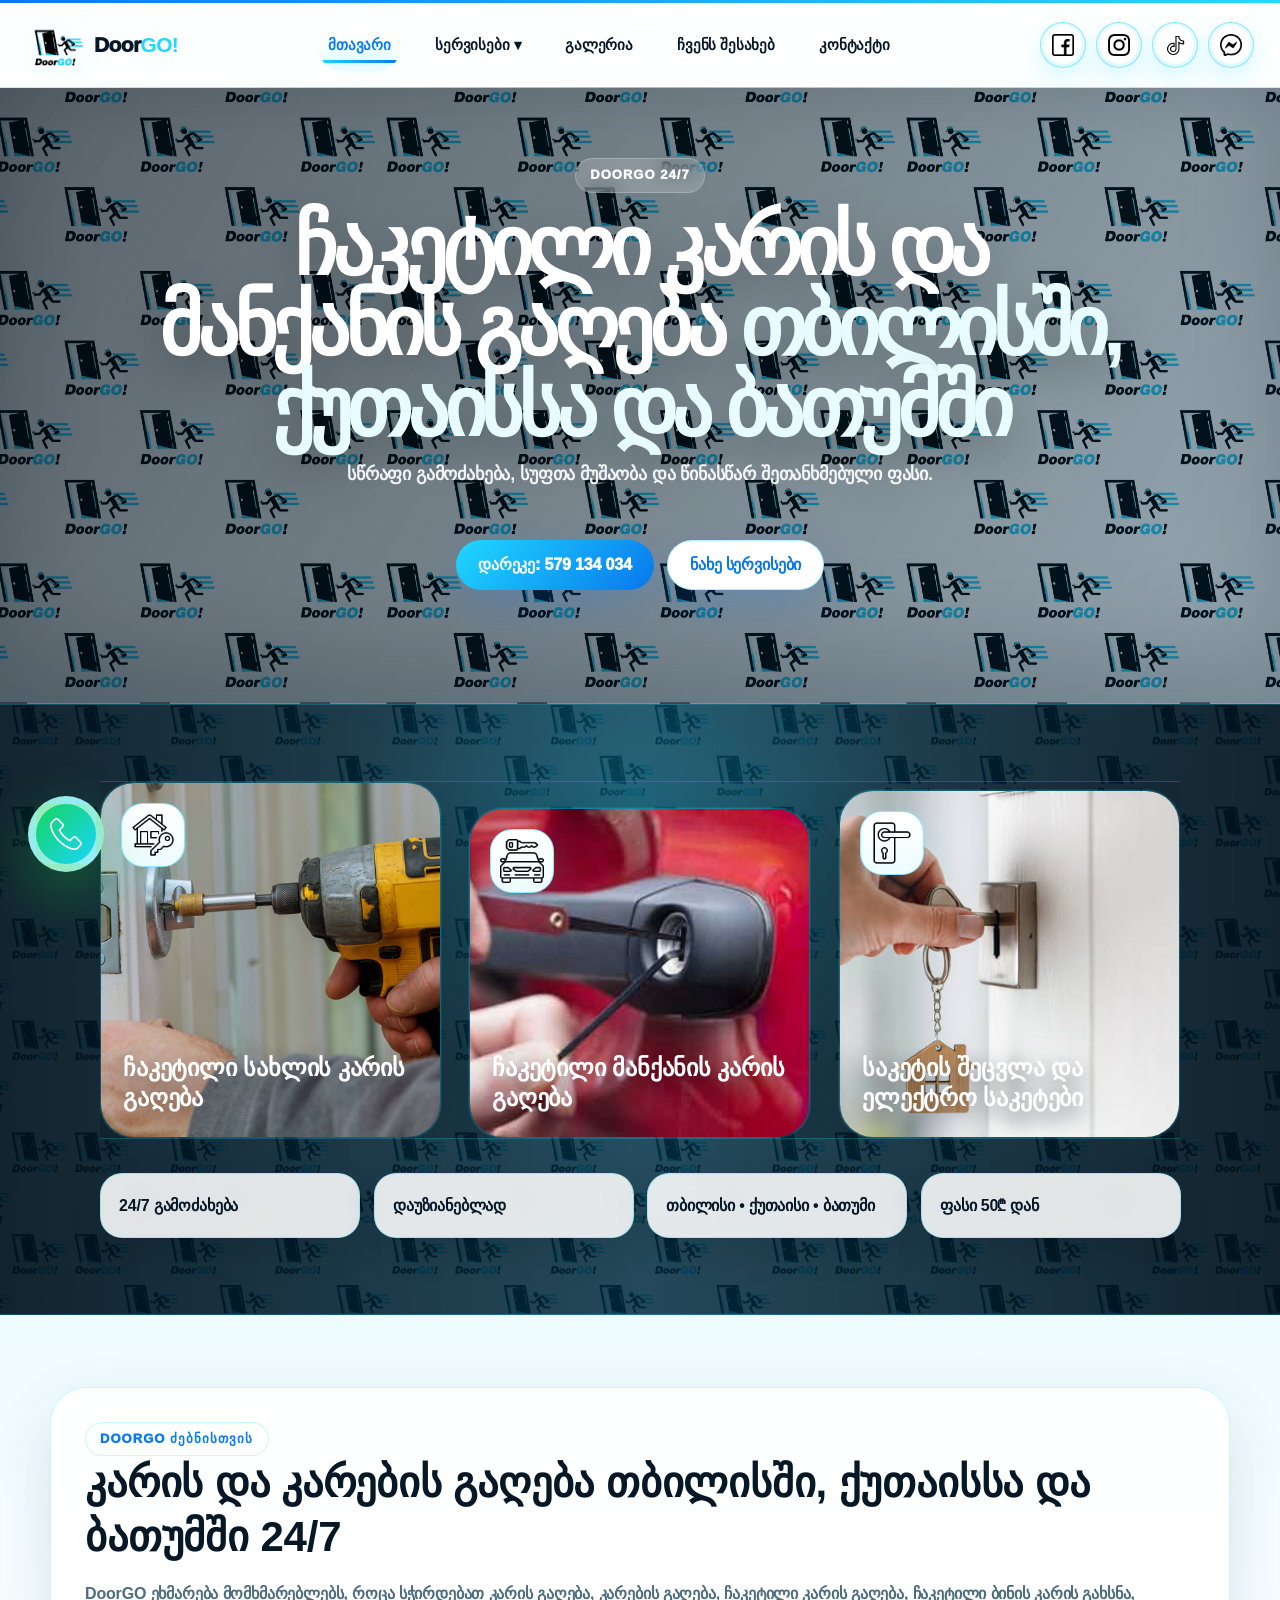
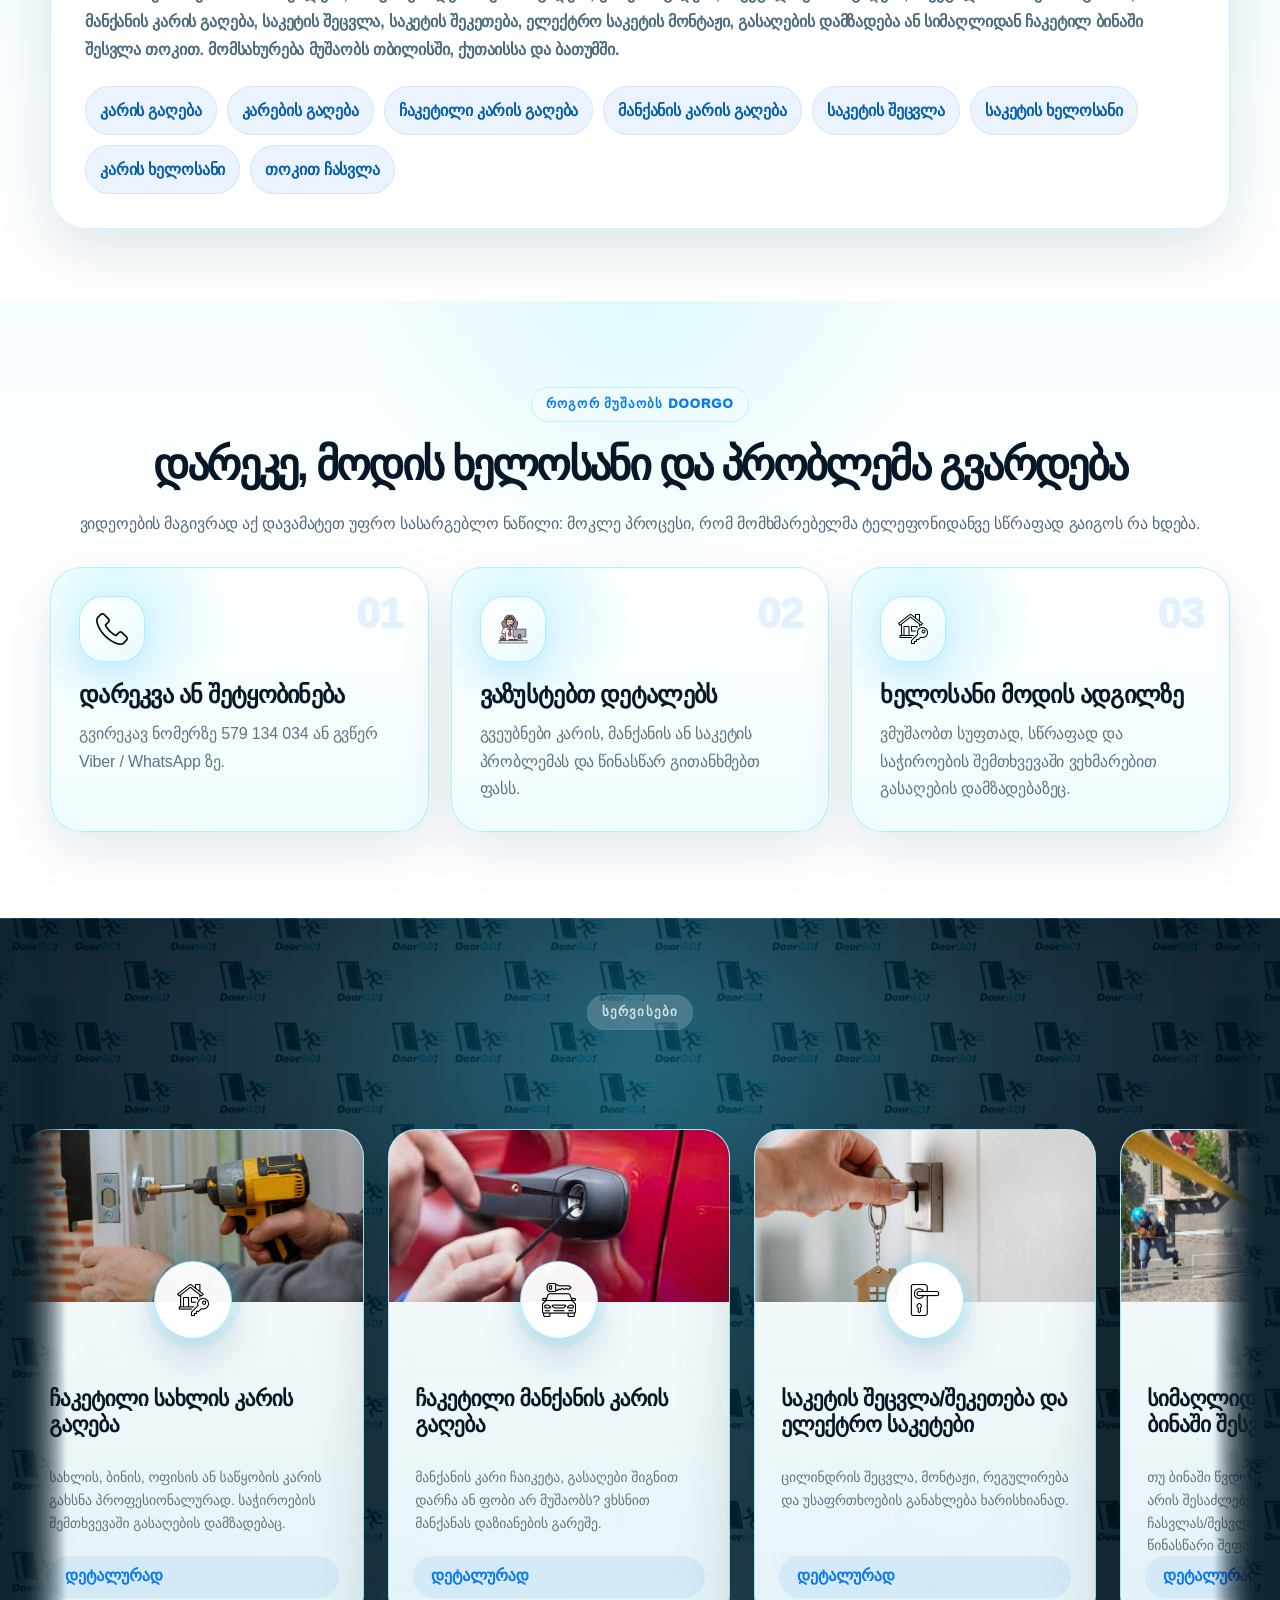
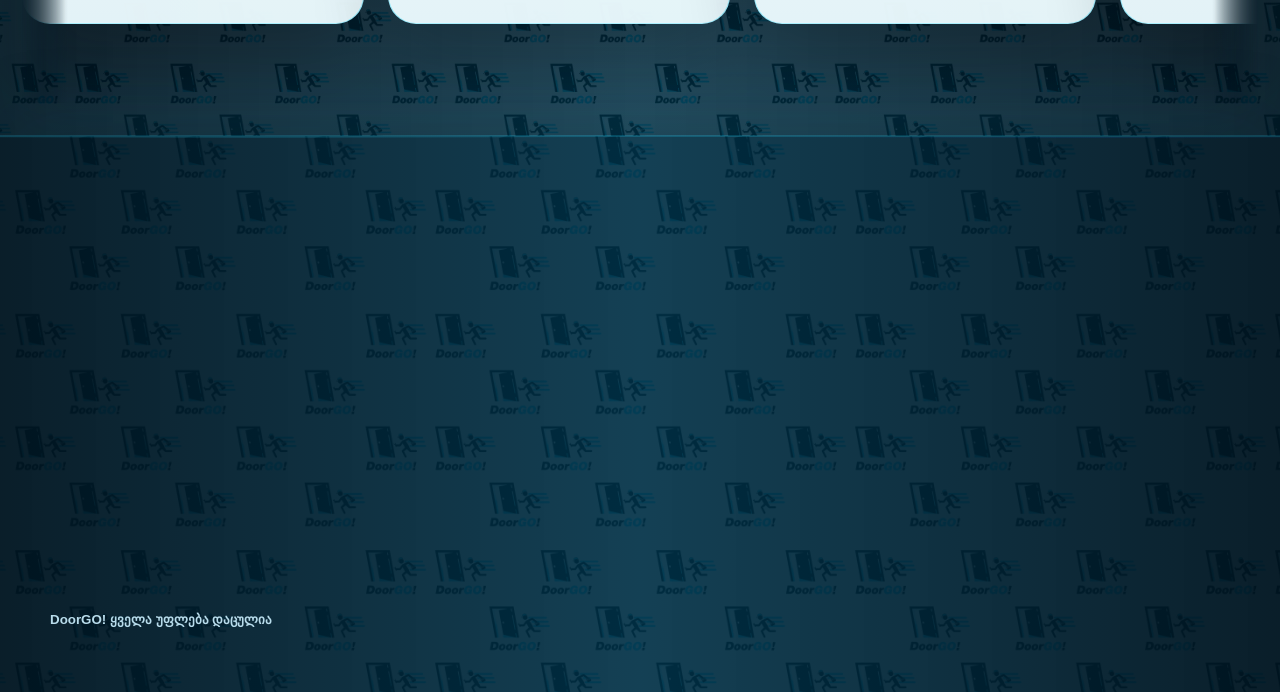
==== commit 8a7aace9: "Update print statement from 'Hello' to 'Goodbye'" ====
--- a/index.html
+++ b/index.html
@@ -1,22 +1,22 @@
 <!DOCTYPE html>
  <html lang="ka"><head><meta charset="utf-8"/><meta content="width=device-width, initial-scale=1.0, viewport-fit=cover" name="viewport"/>
 <title>DoorGO — კარის გაღება, მანქანის გახსნა და საკეტის შეცვლა 24/7</title>
-<meta name="description" content="DoorGO გთავაზობთ კარის გაღებას, ჩაკეტილი მანქანის გახსნას, საკეტის შეცვლას და სიმაღლიდან ბინაში შესვლას თოკით. მომსახურება თბილისში და საქართველოს მასშტაბით 24/7. კარების გაღება და საკეტის სერვისი DoorGO."/>
-<meta name="keywords" content="კარების გაღება, კარის გაღება, კარების გაღება თბილისი, ჩაკეტილი კარის გაღება, ჩაკეტილი კარების გაღება, ავარიული კარის გახსნა, ბინის კარის გახსნა, კარის ხელოსანი, საკეტის ხელოსანი, მანქანის კარის გაღება, ჩაკეტილი მანქანის გახსნა, საკეტის შეცვლა, საკეტის შეკეთება, ცილინდრის შეცვლა, ელექტრო საკეტი, გასაღების დამზადება, თოკით ჩასვლა, DoorGO, doorgo.ge"/>
+<meta name="description" content="DoorGO გთავაზობთ კარის გაღებას, ჩაკეტილი მანქანის გახსნას, საკეტის შეცვლას და სიმაღლიდან ბინაში შესვლას თოკით. მომსახურება თბილისში, ქუთაისსა და ბათუმში 24/7. კარების გაღება და საკეტის სერვისი DoorGO."/>
+<meta name="keywords" content="კარების გაღება, კარის გაღება, კარების გაღება თბილისი, კარების გაღება ქუთაისი, კარების გაღება ბათუმი, ჩაკეტილი კარის გაღება, ჩაკეტილი კარების გაღება, ავარიული კარის გახსნა, ბინის კარის გახსნა, კარის ხელოსანი, საკეტის ხელოსანი, მანქანის კარის გაღება, ჩაკეტილი მანქანის გახსნა, საკეტის შეცვლა, საკეტის შეკეთება, ცილინდრის შეცვლა, ელექტრო საკეტი, გასაღების დამზადება, თოკით ჩასვლა, DoorGO, doorgo.ge"/>
 <meta name="robots" content="index, follow, max-image-preview:large"/>
 <link rel="canonical" href="https://doorgo.ge/"/>
 <meta property="og:locale" content="ka_GE"/>
 <meta property="og:type" content="website"/>
 <meta property="og:site_name" content="DoorGO"/>
 <meta property="og:title" content="DoorGO — კარის გაღება, მანქანის გახსნა და საკეტის შეცვლა 24/7"/>
-<meta property="og:description" content="DoorGO გთავაზობთ კარის გაღებას, ჩაკეტილი მანქანის გახსნას, საკეტის შეცვლას და სიმაღლიდან ბინაში შესვლას თოკით. მომსახურება თბილისში და საქართველოს მასშტაბით 24/7."/>
+<meta property="og:description" content="DoorGO გთავაზობთ კარის გაღებას, ჩაკეტილი მანქანის გახსნას, საკეტის შეცვლას და სიმაღლიდან ბინაში შესვლას თოკით. მომსახურება თბილისში, ქუთაისსა და ბათუმში 24/7."/>
 <meta property="og:url" content="https://doorgo.ge/"/>
 <meta property="og:image" content="https://doorgo.ge/doorgo%20banner.png"/>
 <meta name="twitter:card" content="summary_large_image"/>
 <meta name="twitter:title" content="DoorGO — კარის გაღება, მანქანის გახსნა და საკეტის შეცვლა 24/7"/>
-<meta name="twitter:description" content="DoorGO გთავაზობთ კარის გაღებას, ჩაკეტილი მანქანის გახსნას, საკეტის შეცვლას და სიმაღლიდან ბინაში შესვლას თოკით. მომსახურება თბილისში და საქართველოს მასშტაბით 24/7."/>
+<meta name="twitter:description" content="DoorGO გთავაზობთ კარის გაღებას, ჩაკეტილი მანქანის გახსნას, საკეტის შეცვლას და სიმაღლიდან ბინაში შესვლას თოკით. მომსახურება თბილისში, ქუთაისსა და ბათუმში 24/7."/>
 <meta name="twitter:image" content="https://doorgo.ge/doorgo%20banner.png"/>
-<script type="application/ld+json">{"@context":"https://schema.org","@graph":[{"@type":["LocalBusiness","HomeAndConstructionBusiness"],"@id":"https://doorgo.ge/#business","name":"DoorGO","alternateName":"DoorGO!","url":"https://doorgo.ge/","logo":"https://doorgo.ge/doorgo%20logo.png","image":"https://doorgo.ge/doorgo%20banner.png","telephone":"+995579134034","priceRange":"₾₾","areaServed":[{"@type":"City","name":"თბილისი"},{"@type":"Country","name":"საქართველო"}],"openingHoursSpecification":[{"@type":"OpeningHoursSpecification","dayOfWeek":["Monday","Tuesday","Wednesday","Thursday","Friday","Saturday","Sunday"],"opens":"00:00","closes":"23:59"}],"sameAs":["https://www.facebook.com/saba.dumbadze.547","https://www.instagram.com/manuchar863/","https://www.tiktok.com/@saba.dumba"],"description":"DoorGO გთავაზობთ კარის გაღებას, ჩაკეტილი მანქანის გახსნას, საკეტის შეცვლას და სიმაღლიდან ბინაში შესვლას თოკით. მომსახურება თბილისში და საქართველოს მასშტაბით 24/7."},{"@type":"WebSite","@id":"https://doorgo.ge/#website","url":"https://doorgo.ge/","name":"DoorGO","inLanguage":"ka-GE","publisher":{"@id":"https://doorgo.ge/#business"}},{"@type":"WebPage","@id":"https://doorgo.ge/#webpage","url":"https://doorgo.ge/","name":"DoorGO — კარის გაღება, მანქანის გახსნა და საკეტის შეცვლა 24/7","description":"DoorGO გთავაზობთ კარის გაღებას, ჩაკეტილი მანქანის გახსნას, საკეტის შეცვლას და სიმაღლიდან ბინაში შესვლას თოკით. მომსახურება თბილისში და საქართველოს მასშტაბით 24/7.","inLanguage":"ka-GE","isPartOf":{"@id":"https://doorgo.ge/#website"},"about":{"@id":"https://doorgo.ge/#business"}}]}</script><link href="doorgo logo circle.png" rel="icon"/><link href="style.css" rel="stylesheet"/></head><body class="dg-v13 dg-v17 dg-v18 dg-v20 dg-v21 dg-v22 dg-v23 dg-v24 dg-v25 dg-v26 dg-v27 dg-v28 dg-v29 dg-v30 dg-v31 dg-v32 dg-v33 dg-v34 dg-v35 dg-v36 dg-v37 dg-v38 dg-v39 dg-v40 dg-v41 dg-v42 dg-v43 dg-v44 dg-v45 dg-v46 dg-v47 dg-v48 dg-v49 dg-v50 dg-v51 dg-v53 dg-v54 dg-v55 dg-v56 dg-v57 dg-v58 dg-v59 dg-v60 dg-v61 dg-v62 dg-v68 dg-v70 dg-v75"><div class="top-line"></div><header class="site-header"><div class="header-inner">
+<script type="application/ld+json">{"@context":"https://schema.org","@graph":[{"@type":["LocalBusiness","HomeAndConstructionBusiness"],"@id":"https://doorgo.ge/#business","name":"DoorGO","alternateName":"DoorGO!","url":"https://doorgo.ge/","logo":"https://doorgo.ge/doorgo%20logo.png","image":"https://doorgo.ge/doorgo%20banner.png","telephone":"+995579134034","priceRange":"₾₾","areaServed":[{"@type":"City","name":"თბილისი"},{"@type":"City","name":"ქუთაისი"},{"@type":"City","name":"ბათუმი"}],"openingHoursSpecification":[{"@type":"OpeningHoursSpecification","dayOfWeek":["Monday","Tuesday","Wednesday","Thursday","Friday","Saturday","Sunday"],"opens":"00:00","closes":"23:59"}],"sameAs":["https://www.facebook.com/saba.dumbadze.547","https://www.instagram.com/manuchar863/","https://www.tiktok.com/@saba.dumba"],"description":"DoorGO გთავაზობთ კარის გაღებას, ჩაკეტილი მანქანის გახსნას, საკეტის შეცვლას და სიმაღლიდან ბინაში შესვლას თოკით. მომსახურება თბილისში, ქუთაისსა და ბათუმში 24/7."},{"@type":"WebSite","@id":"https://doorgo.ge/#website","url":"https://doorgo.ge/","name":"DoorGO","inLanguage":"ka-GE","publisher":{"@id":"https://doorgo.ge/#business"}},{"@type":"WebPage","@id":"https://doorgo.ge/#webpage","url":"https://doorgo.ge/","name":"DoorGO — კარის გაღება, მანქანის გახსნა და საკეტის შეცვლა 24/7","description":"DoorGO გთავაზობთ კარის გაღებას, ჩაკეტილი მანქანის გახსნას, საკეტის შეცვლას და სიმაღლიდან ბინაში შესვლას თოკით. მომსახურება თბილისში, ქუთაისსა და ბათუმში 24/7.","inLanguage":"ka-GE","isPartOf":{"@id":"https://doorgo.ge/#website"},"about":{"@id":"https://doorgo.ge/#business"}}]}</script><link href="doorgo logo circle.png" rel="icon"/><link href="style.css" rel="stylesheet"/></head><body class="dg-v13 dg-v17 dg-v18 dg-v20 dg-v21 dg-v22 dg-v23 dg-v24 dg-v25 dg-v26 dg-v27 dg-v28 dg-v29 dg-v30 dg-v31 dg-v32 dg-v33 dg-v34 dg-v35 dg-v36 dg-v37 dg-v38 dg-v39 dg-v40 dg-v41 dg-v42 dg-v43 dg-v44 dg-v45 dg-v46 dg-v47 dg-v48 dg-v49 dg-v50 dg-v51 dg-v53 dg-v54 dg-v55 dg-v56 dg-v57 dg-v58 dg-v59 dg-v60 dg-v61 dg-v62 dg-v68 dg-v70 dg-v75"><div class="top-line"></div><header class="site-header"><div class="header-inner">
 <a class="brand" href="MainHome.html"><img alt="DoorGO logo" src="doorgo logo.png"/><span>Door<b>GO!</b></span></a>
 <button aria-label="მენიუს გახსნა" class="menu-toggle"><span class="bar bar-1"></span><span class="bar bar-2"></span><span class="bar bar-3"></span></button>
 <nav class="nav">
@@ -27,13 +27,13 @@
 <a href="Gallery.html">გალერია</a><a href="AboutUs.html">ჩვენს შესახებ</a><a href="Contact.html">კონტაქტი</a>
 </nav><div class="socials"><a aria-label="Facebook" href="https://www.facebook.com/saba.dumbadze.547"><img alt="Facebook" src="facebook.png"/></a><a aria-label="Instagram" href="https://www.instagram.com/manuchar863/"><img alt="Instagram" src="instagram.png"/></a><a aria-label="TikTok" href="https://www.tiktok.com/@saba.dumba?is_from_webapp=1&amp;sender_device=pc" rel="noopener" target="_blank"><img alt="TikTok" src="tik-tok.png"/></a><a aria-label="Messenger" href="https://m.me/saba.dumbadze.547"><img alt="Messenger" src="messenger.png"/></a></div>
 </div></header>
-<main><section class="hero home-hero-v17"><div class="hero-inner"><span class="eyebrow">DoorGO 24/7</span><h1>ჩაკეტილი კარის და მანქანის გაღება <span>თბილისსა და საქართველოში</span></h1><p class="hero-sub">სწრაფი გამოძახება, სუფთა მუშაობა და წინასწარ შეთანხმებული ფასი.</p><div class="hero-actions"><a class="btn" href="tel:+995579134034">დარეკე: 579 134 034</a><a class="btn white" href="OurServices.html">ნახე სერვისები</a></div></div><div class="home-service-showcase"><div class="hero-grid"><div class="hero-tile"><div class="tile-icon"><img alt="" src="house-key.png"/></div><img alt="ჩაკეტილი სახლის კარის გაღება" src="house lock.jpg"/><span>ჩაკეტილი სახლის კარის გაღება</span></div><div class="hero-tile"><div class="tile-icon"><img alt="" src="car-open.png"/></div><img alt="ჩაკეტილი მანქანის კარის გაღება" src="car lock.jpg"/><span>ჩაკეტილი მანქანის კარის გაღება</span></div><div class="hero-tile"><div class="tile-icon"><img alt="" src="door-handle.png"/></div><img alt="საკეტის შეცვლა/შეკეთება და ელექტრო საკეტები" src="change lock.jpg"/><span>საკეტის შეცვლა და ელექტრო საკეტები</span></div></div><div class="trust-row"><div class="trust">24/7 გამოძახება</div><div class="trust">დაუზიანებლად</div><div class="trust">საქართველოს მასშტაბით</div><div class="trust">ფასი 50₾ დან</div></div><div aria-label="მთავარი სერვისები" class="mobile-service-switcher"><div class="mobile-service-head"><span class="eyebrow">სერვისები</span><h3>აირჩიე სერვისი და ნახე დეტალურად</h3></div><div aria-label="სერვისების არჩევა" class="mobile-service-tabs" role="tablist"><button aria-selected="true" class="is-active" data-service-tab="home" type="button">სახლი</button><button aria-selected="false" data-service-tab="car" type="button">მანქანა</button><button aria-selected="false" data-service-tab="lock" type="button">საკეტები</button></div><div class="mobile-service-stage"><article class="mobile-service-panel is-active" data-service-panel="home"><a href="chaketili-saxlis-karis-gageba.html"><div class="mobile-service-image"><img alt="ჩაკეტილი სახლის კარის გაღება" src="house lock.jpg"/></div><div class="mobile-service-badge"><img alt="" src="house-key.png"/></div><div class="mobile-service-content"><h4>ჩაკეტილი სახლის კარის გაღება</h4><p>სახლის, ბინის, ოფისის ან საწყობის კარის გახსნა პროფესიონალურად და უსაფრთხოდ.</p><span class="mobile-service-link">დეტალურად</span></div></a></article><article class="mobile-service-panel" data-service-panel="car"><a href="off-track-door-fix.html"><div class="mobile-service-image"><img alt="ჩაკეტილი მანქანის კარის გაღება" src="car lock.jpg"/></div><div class="mobile-service-badge"><img alt="" src="car-open.png"/></div><div class="mobile-service-content"><h4>ჩაკეტილი მანქანის კარის გაღება</h4><p>მანქანის გაღება დაზიანების გარეშე როცა გასაღები შიგნით დარჩა ან ფობი აღარ მუშაობს.</p><span class="mobile-service-link">დეტალურად</span></div></a></article><article class="mobile-service-panel" data-service-panel="lock"><a href="saketis-shecvla-sheketeba.html"><div class="mobile-service-image"><img alt="საკეტის შეცვლა და ელექტრო საკეტები" src="change lock.jpg"/></div><div class="mobile-service-badge"><img alt="" src="door-handle.png"/></div><div class="mobile-service-content"><h4>საკეტის შეცვლა და ელექტრო საკეტები</h4><p>ცილინდრის შეცვლა, მონტაჟი, რეგულირება და უსაფრთხოების განახლება ხარისხიანად.</p><span class="mobile-service-link">დეტალურად</span></div></a></article></div><div class="mobile-service-features"><div class="feature-pill">24/7 გამოძახება</div><div class="feature-pill">დაუზიანებლად</div><div class="feature-pill">საქართველოს მასშტაბით</div><div class="feature-pill">ფასი 50₾ დან</div></div></div></div></section>
+<main><section class="hero home-hero-v17"><div class="hero-inner"><span class="eyebrow">DoorGO 24/7</span><h1>ჩაკეტილი კარის და მანქანის გაღება <span>თბილისში, ქუთაისსა და ბათუმში</span></h1><p class="hero-sub">სწრაფი გამოძახება, სუფთა მუშაობა და წინასწარ შეთანხმებული ფასი.</p><div class="hero-actions"><a class="btn" href="tel:+995579134034">დარეკე: 579 134 034</a><a class="btn white" href="OurServices.html">ნახე სერვისები</a></div></div><div class="home-service-showcase"><div class="hero-grid"><div class="hero-tile"><div class="tile-icon"><img alt="" src="house-key.png"/></div><img alt="ჩაკეტილი სახლის კარის გაღება" src="house lock.jpg"/><span>ჩაკეტილი სახლის კარის გაღება</span></div><div class="hero-tile"><div class="tile-icon"><img alt="" src="car-open.png"/></div><img alt="ჩაკეტილი მანქანის კარის გაღება" src="car lock.jpg"/><span>ჩაკეტილი მანქანის კარის გაღება</span></div><div class="hero-tile"><div class="tile-icon"><img alt="" src="door-handle.png"/></div><img alt="საკეტის შეცვლა/შეკეთება და ელექტრო საკეტები" src="change lock.jpg"/><span>საკეტის შეცვლა და ელექტრო საკეტები</span></div></div><div class="trust-row"><div class="trust">24/7 გამოძახება</div><div class="trust">დაუზიანებლად</div><div class="trust">თბილისი • ქუთაისი • ბათუმი</div><div class="trust">ფასი 50₾ დან</div></div><div aria-label="მთავარი სერვისები" class="mobile-service-switcher"><div class="mobile-service-head"><span class="eyebrow">სერვისები</span><h3>აირჩიე სერვისი და ნახე დეტალურად</h3></div><div aria-label="სერვისების არჩევა" class="mobile-service-tabs" role="tablist"><button aria-selected="true" class="is-active" data-service-tab="home" type="button">სახლი</button><button aria-selected="false" data-service-tab="car" type="button">მანქანა</button><button aria-selected="false" data-service-tab="lock" type="button">საკეტები</button></div><div class="mobile-service-stage"><article class="mobile-service-panel is-active" data-service-panel="home"><a href="chaketili-saxlis-karis-gageba.html"><div class="mobile-service-image"><img alt="ჩაკეტილი სახლის კარის გაღება" src="house lock.jpg"/></div><div class="mobile-service-badge"><img alt="" src="house-key.png"/></div><div class="mobile-service-content"><h4>ჩაკეტილი სახლის კარის გაღება</h4><p>სახლის, ბინის, ოფისის ან საწყობის კარის გახსნა პროფესიონალურად და უსაფრთხოდ.</p><span class="mobile-service-link">დეტალურად</span></div></a></article><article class="mobile-service-panel" data-service-panel="car"><a href="off-track-door-fix.html"><div class="mobile-service-image"><img alt="ჩაკეტილი მანქანის კარის გაღება" src="car lock.jpg"/></div><div class="mobile-service-badge"><img alt="" src="car-open.png"/></div><div class="mobile-service-content"><h4>ჩაკეტილი მანქანის კარის გაღება</h4><p>მანქანის გაღება დაზიანების გარეშე როცა გასაღები შიგნით დარჩა ან ფობი აღარ მუშაობს.</p><span class="mobile-service-link">დეტალურად</span></div></a></article><article class="mobile-service-panel" data-service-panel="lock"><a href="saketis-shecvla-sheketeba.html"><div class="mobile-service-image"><img alt="საკეტის შეცვლა და ელექტრო საკეტები" src="change lock.jpg"/></div><div class="mobile-service-badge"><img alt="" src="door-handle.png"/></div><div class="mobile-service-content"><h4>საკეტის შეცვლა და ელექტრო საკეტები</h4><p>ცილინდრის შეცვლა, მონტაჟი, რეგულირება და უსაფრთხოების განახლება ხარისხიანად.</p><span class="mobile-service-link">დეტალურად</span></div></a></article></div><div class="mobile-service-features"><div class="feature-pill">24/7 გამოძახება</div><div class="feature-pill">დაუზიანებლად</div><div class="feature-pill">თბილისი • ქუთაისი • ბათუმი</div><div class="feature-pill">ფასი 50₾ დან</div></div></div></div></section>
 
 <section class="keyword-seo-section reveal">
   <div class="keyword-seo-card">
     <span class="eyebrow">DoorGO ძებნისთვის</span>
-    <h2>კარის და კარების გაღება თბილისში 24/7</h2>
-    <p>DoorGO ეხმარება მომხმარებლებს, როცა სჭირდებათ კარის გაღება, კარების გაღება, ჩაკეტილი კარის გაღება, ჩაკეტილი ბინის კარის გახსნა, მანქანის კარის გაღება, საკეტის შეცვლა, საკეტის შეკეთება, ელექტრო საკეტის მონტაჟი, გასაღების დამზადება ან სიმაღლიდან ჩაკეტილ ბინაში შესვლა თოკით. მომსახურება მუშაობს თბილისში და საქართველოს მასშტაბით.</p>
+    <h2>კარის და კარების გაღება თბილისში, ქუთაისსა და ბათუმში 24/7</h2>
+    <p>DoorGO ეხმარება მომხმარებლებს, როცა სჭირდებათ კარის გაღება, კარების გაღება, ჩაკეტილი კარის გაღება, ჩაკეტილი ბინის კარის გახსნა, მანქანის კარის გაღება, საკეტის შეცვლა, საკეტის შეკეთება, ელექტრო საკეტის მონტაჟი, გასაღების დამზადება ან სიმაღლიდან ჩაკეტილ ბინაში შესვლა თოკით. მომსახურება მუშაობს თბილისში, ქუთაისსა და ბათუმში.</p>
     <div class="keyword-chip-list">
       <span>კარის გაღება</span>
       <span>კარების გაღება</span>
@@ -77,10 +77,10 @@
 <section class="section services-strip"><div class="container"><div class="center"><span class="eyebrow">სერვისები</span><h2>ყველაზე მოთხოვნადი მომსახურებები</h2></div><div class="service-grid"><article class="service-card"><a href="chaketili-saxlis-karis-gageba.html"><div class="card-img"><img alt="ჩაკეტილი სახლის კარის გაღება" src="house lock.jpg"/></div><div class="icon-badge"><img alt="" src="house-key.png"/></div><div class="card-body"><h3>ჩაკეტილი სახლის კარის გაღება</h3><p>სახლის, ბინის, ოფისის ან საწყობის კარის გახსნა პროფესიონალურად. საჭიროების შემთხვევაში გასაღების დამზადებაც.</p><span class="card-link">დეტალურად</span></div></a></article><article class="service-card"><a href="off-track-door-fix.html"><div class="card-img"><img alt="ჩაკეტილი მანქანის კარის გაღება" src="car lock.jpg"/></div><div class="icon-badge"><img alt="" src="car-open.png"/></div><div class="card-body"><h3>ჩაკეტილი მანქანის კარის გაღება</h3><p>მანქანის კარი ჩაიკეტა, გასაღები შიგნით დარჩა ან ფობი არ მუშაობს? ვხსნით მანქანას დაზიანების გარეშე.</p><span class="card-link">დეტალურად</span></div></a></article><article class="service-card"><a href="saketis-shecvla-sheketeba.html"><div class="card-img"><img alt="საკეტის შეცვლა/შეკეთება და ელექტრო საკეტები" src="change lock.jpg"/></div><div class="icon-badge"><img alt="" src="door-handle.png"/></div><div class="card-body"><h3>საკეტის შეცვლა/შეკეთება და ელექტრო საკეტები</h3><p>ცილინდრის შეცვლა, მონტაჟი, რეგულირება და უსაფრთხოების განახლება ხარისხიანად.</p><span class="card-link">დეტალურად</span></div></a></article><article class="service-card"><a href="tokit-binashi-shesvla.html"><div class="card-img"><img alt="სიმაღლიდან ჩაკეტილ ბინაში შესვლა თოკით" src="rope-entry.jpg"/></div><div class="icon-badge"><img alt="" src="rope-access-black.png"/></div><div class="card-body"><h3>სიმაღლიდან ჩაკეტილ ბინაში შესვლა თოკით</h3><p>თუ ბინაში წვდომა მხოლოდ სიმაღლიდან არის შესაძლებელი, ვახორციელებთ თოკით ჩასვლას/შესვლას პროფესიონალურად და წინასწარი შეფასებით.</p><span class="card-link">დეტალურად</span></div></a></article></div><p class="center" style="margin-top:36px;font-weight:900">დაგვირეკეთ, 24/7 თქვენს სამსახურში</p></div></section>
 </main><a aria-label="დარეკვა" class="phone-float" href="tel:+995579134034"><img alt="phone" src="telephone.png"/></a>
 <footer class="footer"><div class="footer-inner">
-<div><img alt="DoorGO" class="footer-logo" src="doorgo logo.png"/><p>DoorGO! კარის გაღება, მანქანის გახსნა და საკეტის შეცვლა თბილისში და საქართველოს მასშტაბით 24/7. სწრაფად, სუფთად და პასუხისმგებლობით.</p><div class="footer-socials"><a href="https://www.facebook.com/saba.dumbadze.547"><img alt="facebook" src="facebook.png"/></a><a href="https://www.instagram.com/manuchar863/"><img alt="instagram" src="instagram.png"/></a><a href="https://www.tiktok.com/@saba.dumba?is_from_webapp=1&amp;sender_device=pc" rel="noopener" target="_blank"><img alt="tiktok" src="tik-tok.png"/></a><a href="https://m.me/saba.dumbadze.547"><img alt="messenger" src="messenger.png"/></a></div><small>DoorGO! ყველა უფლება დაცულია</small></div>
+<div><img alt="DoorGO" class="footer-logo" src="doorgo logo.png"/><p>DoorGO! კარის გაღება, მანქანის გახსნა და საკეტის შეცვლა თბილისში, ქუთაისსა და ბათუმში 24/7. სწრაფად, სუფთად და პასუხისმგებლობით.</p><div class="footer-socials"><a href="https://www.facebook.com/saba.dumbadze.547"><img alt="facebook" src="facebook.png"/></a><a href="https://www.instagram.com/manuchar863/"><img alt="instagram" src="instagram.png"/></a><a href="https://www.tiktok.com/@saba.dumba?is_from_webapp=1&amp;sender_device=pc" rel="noopener" target="_blank"><img alt="tiktok" src="tik-tok.png"/></a><a href="https://m.me/saba.dumbadze.547"><img alt="messenger" src="messenger.png"/></a></div><small>DoorGO! ყველა უფლება დაცულია</small></div>
 <div><h3>მენიუ</h3><a href="MainHome.html">მთავარი</a><a href="OurServices.html">სერვისები</a><a href="Gallery.html">გალერია</a><a href="AboutUs.html">ჩვენს შესახებ</a><a href="Contact.html">კონტაქტი</a></div>
 <div><h3>სერვისები</h3><a href="chaketili-saxlis-karis-gageba.html">ჩაკეტილი სახლის კარის გაღება</a><a href="off-track-door-fix.html">ჩაკეტილი მანქანის კარის გაღება</a><a href="saketis-shecvla-sheketeba.html">საკეტის შეცვლა/შეკეთება და ელექტრო საკეტები და ელექტრო საკეტები</a><a href="tokit-binashi-shesvla.html">სიმაღლიდან ჩაკეტილ ბინაში შესვლა თოკით</a></div>
-<div><h3>კონტაქტი</h3><p>მომსახურება: თბილისი და საქართველოს მასშტაბით</p><p>ცხელი ხაზი: <b>579 134 034</b></p><p>Viber / WhatsApp: 24/7</p></div>
+<div><h3>კონტაქტი</h3><p>მომსახურება: თბილისი, ქუთაისი და ბათუმი</p><p>ცხელი ხაზი: <b>579 134 034</b></p><p>Viber / WhatsApp: 24/7</p></div>
 </div></footer>
 <nav aria-label="Mobile app navigation" class="mobile-app-tabbar">
 <a class="active-tab" data-tab="home" href="MainHome.html"><span class="tab-ico"><img alt="" src="doorgo logo circle.png"/></span><b>მთავარი</b></a>
@@ -89,4 +89,4 @@
 <a data-tab="gallery" href="Gallery.html"><span class="tab-ico"><img alt="" src="door-handle.png"/></span><b>გალერია</b></a>
 <a data-tab="contact" href="Contact.html"><span class="tab-ico"><img alt="" src="mail.png"/></span><b>კონტაქტი</b></a>
 </nav>
-<script src="script.js"></script></body></html>+<script src="script.js"></script></body></html>
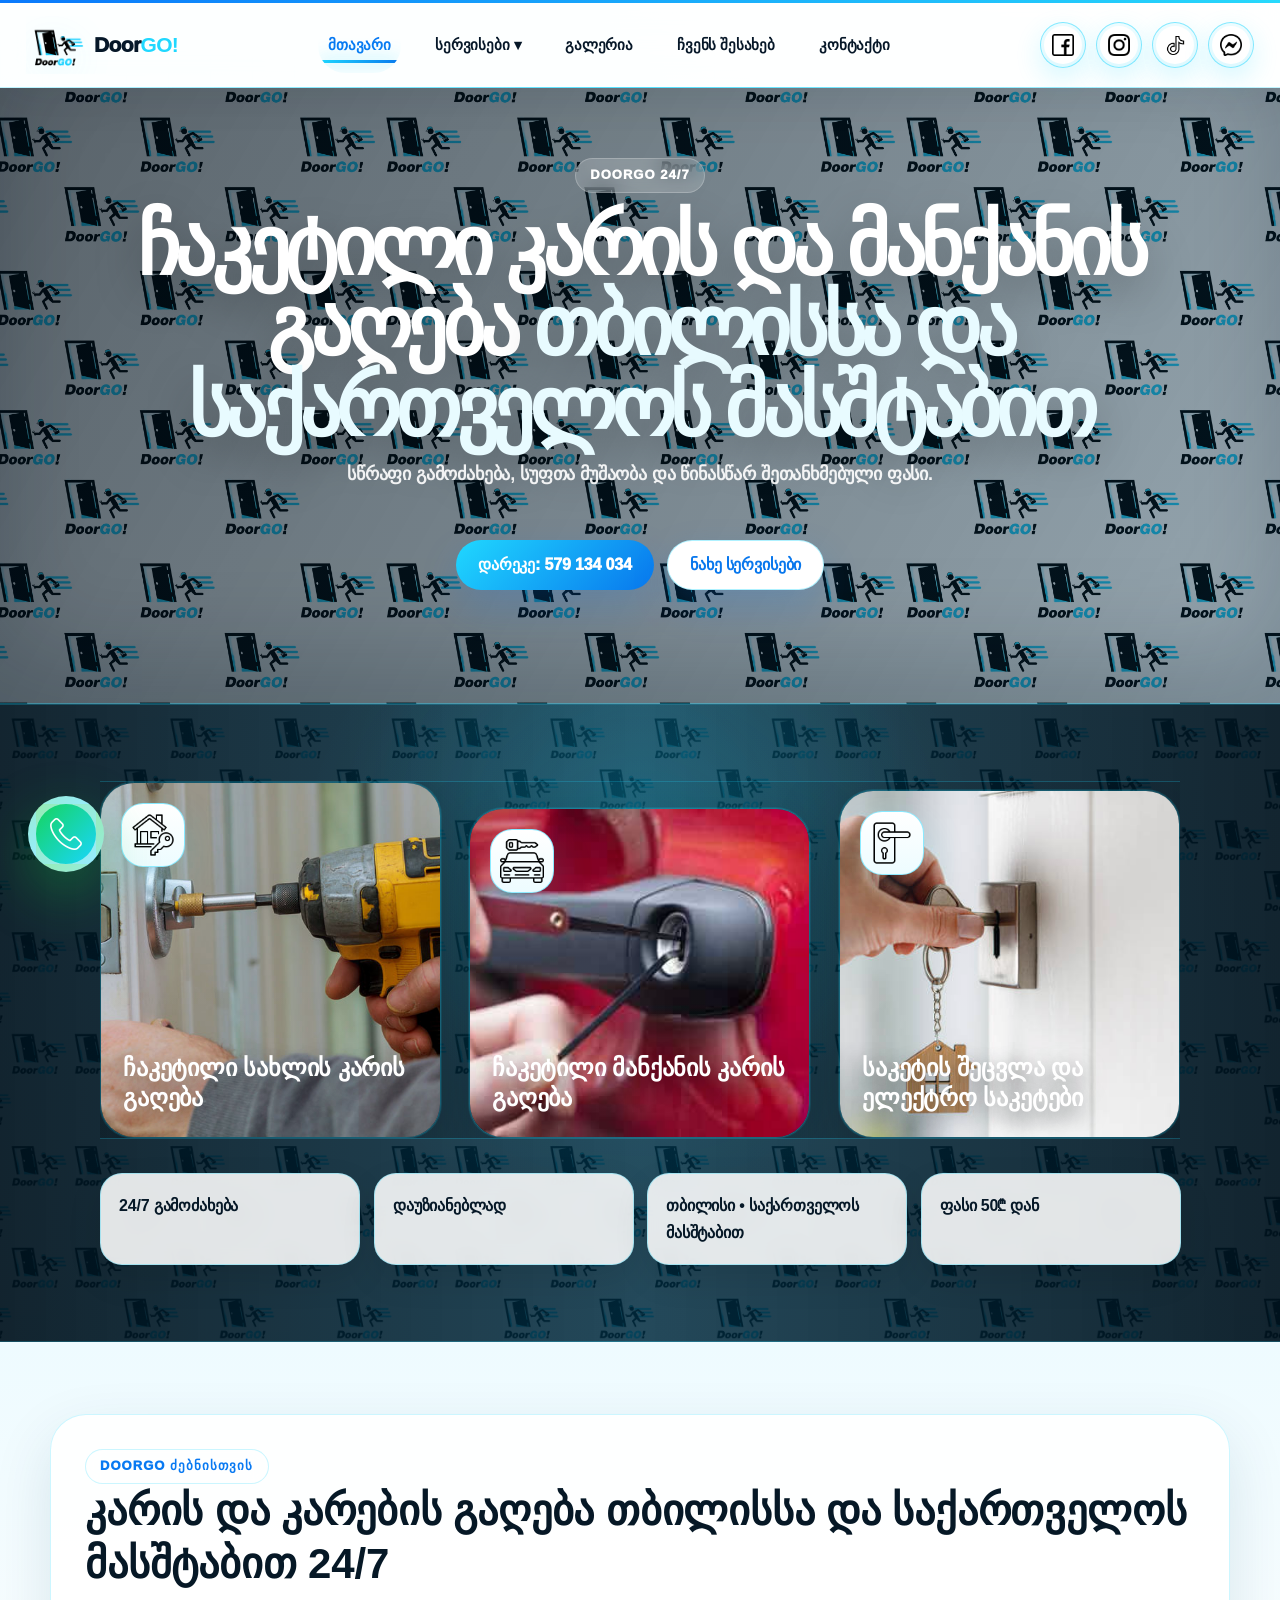
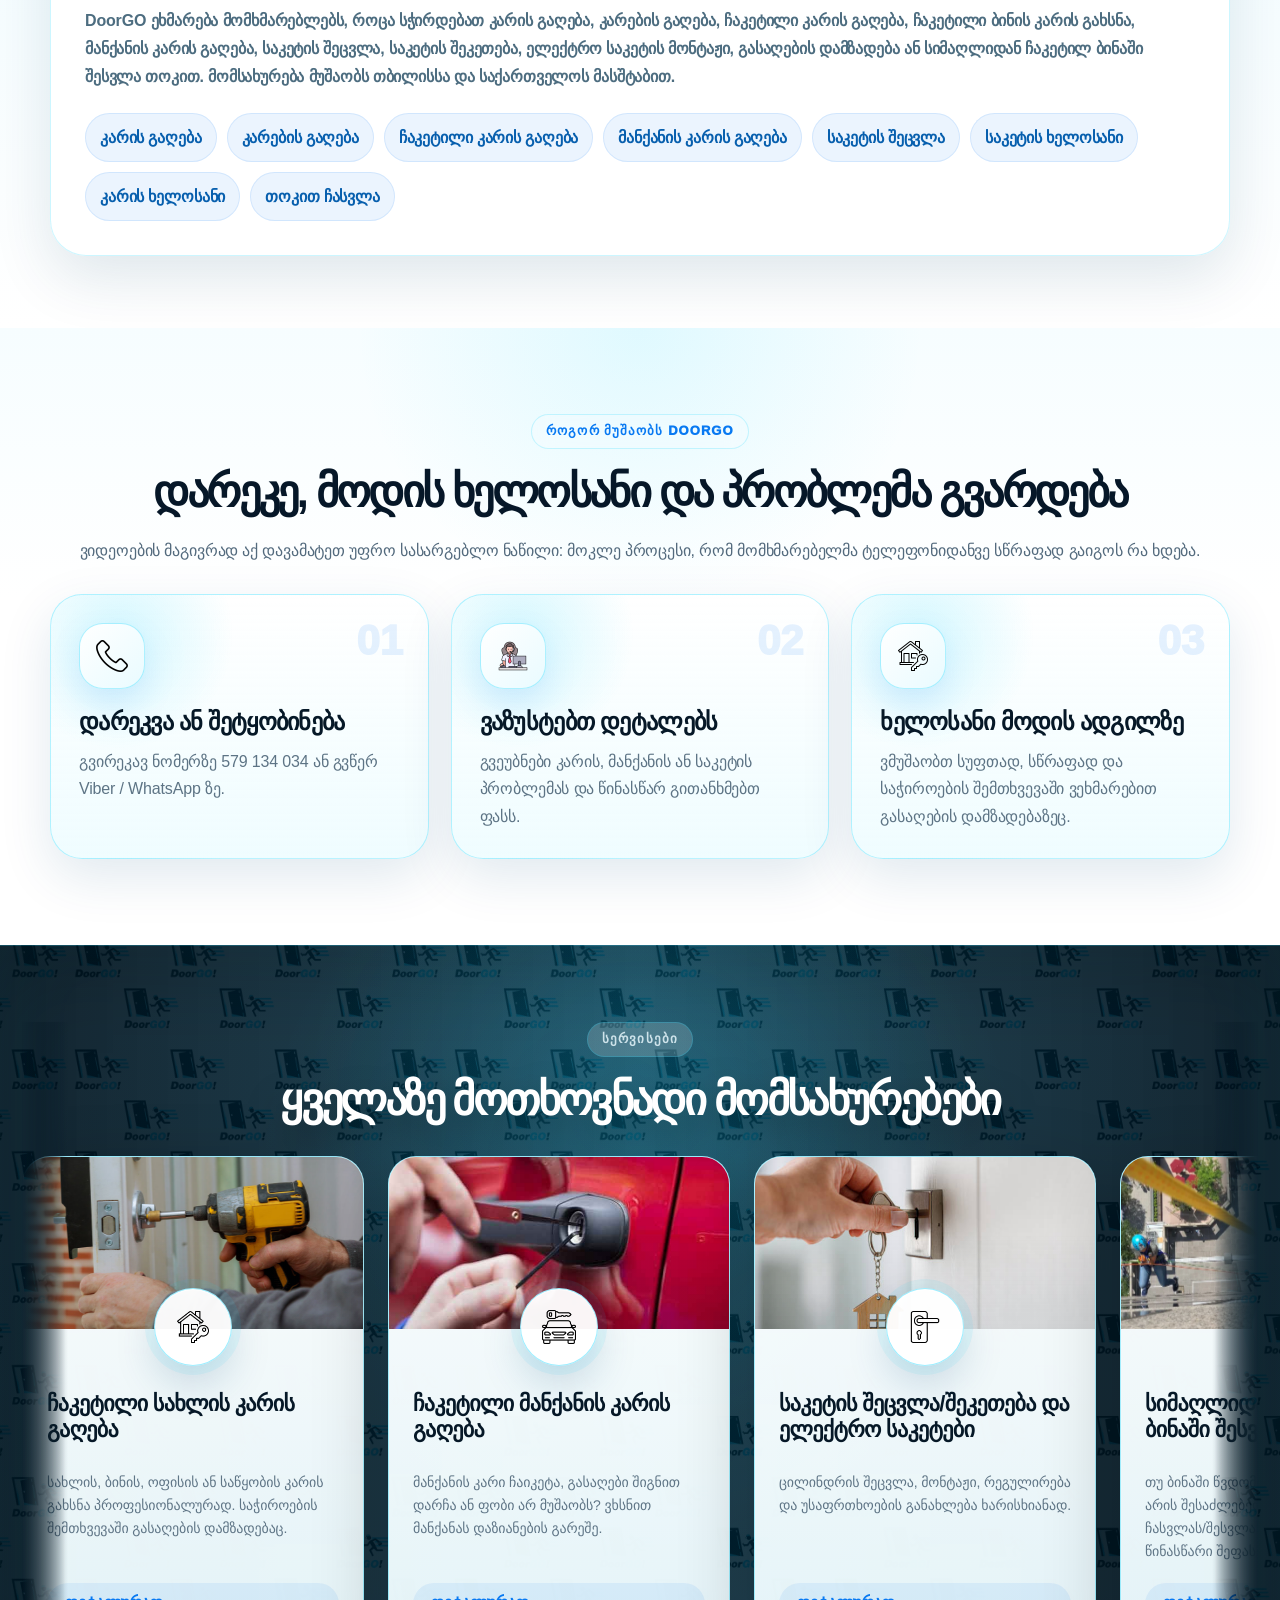
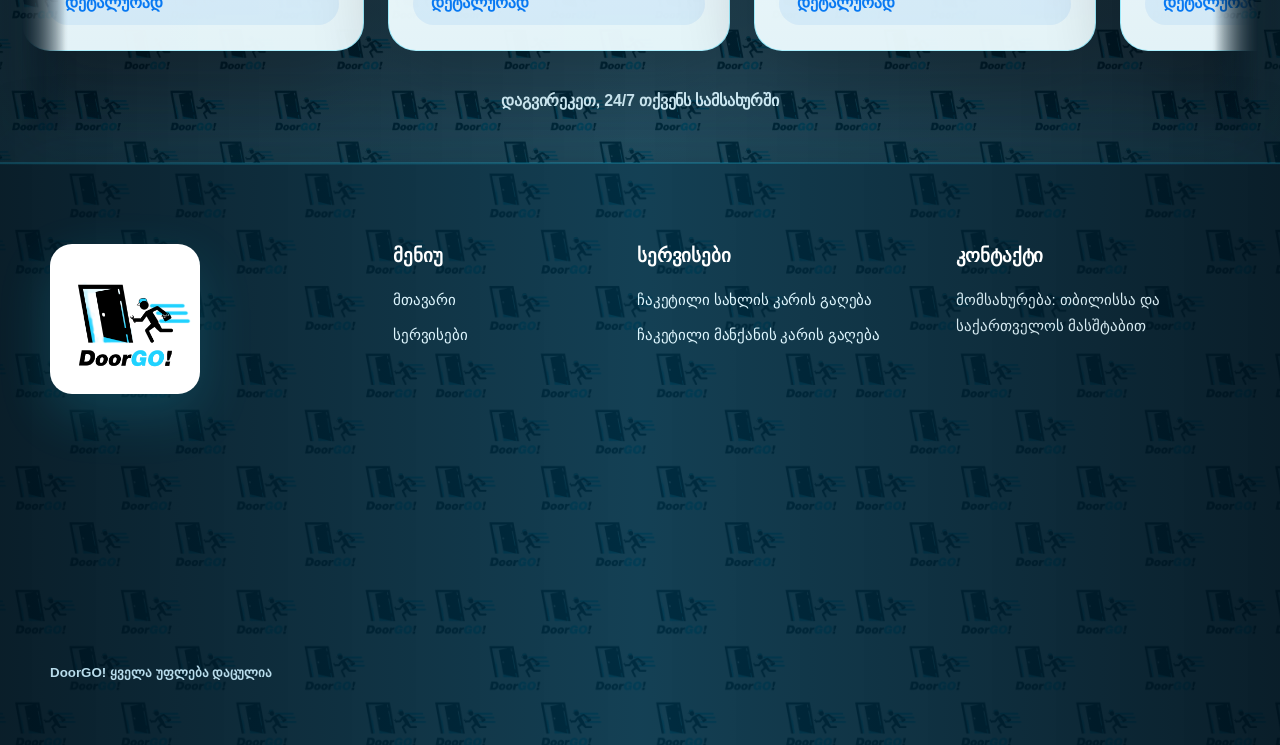
==== commit e39860b5: "Update index.html" ====
--- a/index.html
+++ b/index.html
@@ -1,22 +1,22 @@
 <!DOCTYPE html>
  <html lang="ka"><head><meta charset="utf-8"/><meta content="width=device-width, initial-scale=1.0, viewport-fit=cover" name="viewport"/>
 <title>DoorGO — კარის გაღება, მანქანის გახსნა და საკეტის შეცვლა 24/7</title>
-<meta name="description" content="DoorGO გთავაზობთ კარის გაღებას, ჩაკეტილი მანქანის გახსნას, საკეტის შეცვლას და სიმაღლიდან ბინაში შესვლას თოკით. მომსახურება თბილისში, ქუთაისსა და ბათუმში 24/7. კარების გაღება და საკეტის სერვისი DoorGO."/>
-<meta name="keywords" content="კარების გაღება, კარის გაღება, კარების გაღება თბილისი, კარების გაღება ქუთაისი, კარების გაღება ბათუმი, ჩაკეტილი კარის გაღება, ჩაკეტილი კარების გაღება, ავარიული კარის გახსნა, ბინის კარის გახსნა, კარის ხელოსანი, საკეტის ხელოსანი, მანქანის კარის გაღება, ჩაკეტილი მანქანის გახსნა, საკეტის შეცვლა, საკეტის შეკეთება, ცილინდრის შეცვლა, ელექტრო საკეტი, გასაღების დამზადება, თოკით ჩასვლა, DoorGO, doorgo.ge"/>
+<meta name="description" content="DoorGO გთავაზობთ კარის გაღებას, ჩაკეტილი მანქანის გახსნას, საკეტის შეცვლას და სიმაღლიდან ბინაში შესვლას თოკით. მომსახურება თბილისსა და საქართველოს მასშტაბით 24/7. კარების გაღება და საკეტის სერვისი DoorGO."/>
+<meta name="keywords" content="კარების გაღება, კარის გაღება, კარების გაღება თბილისი, კარების გაღება საქართველო, ჩაკეტილი კარის გაღება, ჩაკეტილი კარების გაღება, ავარიული კარის გახსნა, ბინის კარის გახსნა, კარის ხელოსანი, საკეტის ხელოსანი, მანქანის კარის გაღება, ჩაკეტილი მანქანის გახსნა, საკეტის შეცვლა, საკეტის შეკეთება, ცილინდრის შეცვლა, ელექტრო საკეტი, გასაღების დამზადება, თოკით ჩასვლა, DoorGO, doorgo.ge"/>
 <meta name="robots" content="index, follow, max-image-preview:large"/>
 <link rel="canonical" href="https://doorgo.ge/"/>
 <meta property="og:locale" content="ka_GE"/>
 <meta property="og:type" content="website"/>
 <meta property="og:site_name" content="DoorGO"/>
 <meta property="og:title" content="DoorGO — კარის გაღება, მანქანის გახსნა და საკეტის შეცვლა 24/7"/>
-<meta property="og:description" content="DoorGO გთავაზობთ კარის გაღებას, ჩაკეტილი მანქანის გახსნას, საკეტის შეცვლას და სიმაღლიდან ბინაში შესვლას თოკით. მომსახურება თბილისში, ქუთაისსა და ბათუმში 24/7."/>
+<meta property="og:description" content="DoorGO გთავაზობთ კარის გაღებას, ჩაკეტილი მანქანის გახსნას, საკეტის შეცვლას და სიმაღლიდან ბინაში შესვლას თოკით. მომსახურება თბილისსა და საქართველოს მასშტაბით 24/7."/>
 <meta property="og:url" content="https://doorgo.ge/"/>
 <meta property="og:image" content="https://doorgo.ge/doorgo%20banner.png"/>
 <meta name="twitter:card" content="summary_large_image"/>
 <meta name="twitter:title" content="DoorGO — კარის გაღება, მანქანის გახსნა და საკეტის შეცვლა 24/7"/>
-<meta name="twitter:description" content="DoorGO გთავაზობთ კარის გაღებას, ჩაკეტილი მანქანის გახსნას, საკეტის შეცვლას და სიმაღლიდან ბინაში შესვლას თოკით. მომსახურება თბილისში, ქუთაისსა და ბათუმში 24/7."/>
+<meta name="twitter:description" content="DoorGO გთავაზობთ კარის გაღებას, ჩაკეტილი მანქანის გახსნას, საკეტის შეცვლას და სიმაღლიდან ბინაში შესვლას თოკით. მომსახურება თბილისსა და საქართველოს მასშტაბით 24/7."/>
 <meta name="twitter:image" content="https://doorgo.ge/doorgo%20banner.png"/>
-<script type="application/ld+json">{"@context":"https://schema.org","@graph":[{"@type":["LocalBusiness","HomeAndConstructionBusiness"],"@id":"https://doorgo.ge/#business","name":"DoorGO","alternateName":"DoorGO!","url":"https://doorgo.ge/","logo":"https://doorgo.ge/doorgo%20logo.png","image":"https://doorgo.ge/doorgo%20banner.png","telephone":"+995579134034","priceRange":"₾₾","areaServed":[{"@type":"City","name":"თბილისი"},{"@type":"City","name":"ქუთაისი"},{"@type":"City","name":"ბათუმი"}],"openingHoursSpecification":[{"@type":"OpeningHoursSpecification","dayOfWeek":["Monday","Tuesday","Wednesday","Thursday","Friday","Saturday","Sunday"],"opens":"00:00","closes":"23:59"}],"sameAs":["https://www.facebook.com/saba.dumbadze.547","https://www.instagram.com/manuchar863/","https://www.tiktok.com/@saba.dumba"],"description":"DoorGO გთავაზობთ კარის გაღებას, ჩაკეტილი მანქანის გახსნას, საკეტის შეცვლას და სიმაღლიდან ბინაში შესვლას თოკით. მომსახურება თბილისში, ქუთაისსა და ბათუმში 24/7."},{"@type":"WebSite","@id":"https://doorgo.ge/#website","url":"https://doorgo.ge/","name":"DoorGO","inLanguage":"ka-GE","publisher":{"@id":"https://doorgo.ge/#business"}},{"@type":"WebPage","@id":"https://doorgo.ge/#webpage","url":"https://doorgo.ge/","name":"DoorGO — კარის გაღება, მანქანის გახსნა და საკეტის შეცვლა 24/7","description":"DoorGO გთავაზობთ კარის გაღებას, ჩაკეტილი მანქანის გახსნას, საკეტის შეცვლას და სიმაღლიდან ბინაში შესვლას თოკით. მომსახურება თბილისში, ქუთაისსა და ბათუმში 24/7.","inLanguage":"ka-GE","isPartOf":{"@id":"https://doorgo.ge/#website"},"about":{"@id":"https://doorgo.ge/#business"}}]}</script><link href="doorgo logo circle.png" rel="icon"/><link href="style.css" rel="stylesheet"/></head><body class="dg-v13 dg-v17 dg-v18 dg-v20 dg-v21 dg-v22 dg-v23 dg-v24 dg-v25 dg-v26 dg-v27 dg-v28 dg-v29 dg-v30 dg-v31 dg-v32 dg-v33 dg-v34 dg-v35 dg-v36 dg-v37 dg-v38 dg-v39 dg-v40 dg-v41 dg-v42 dg-v43 dg-v44 dg-v45 dg-v46 dg-v47 dg-v48 dg-v49 dg-v50 dg-v51 dg-v53 dg-v54 dg-v55 dg-v56 dg-v57 dg-v58 dg-v59 dg-v60 dg-v61 dg-v62 dg-v68 dg-v70 dg-v75"><div class="top-line"></div><header class="site-header"><div class="header-inner">
+<script type="application/ld+json">{"@context":"https://schema.org","@graph":[{"@type":["LocalBusiness","HomeAndConstructionBusiness"],"@id":"https://doorgo.ge/#business","name":"DoorGO","alternateName":"DoorGO!","url":"https://doorgo.ge/","logo":"https://doorgo.ge/doorgo%20logo.png","image":"https://doorgo.ge/doorgo%20banner.png","telephone":"+995579134034","priceRange":"₾₾","areaServed":[{"@type":"City","name":"თბილისი"},{"@type":"Country","name":"საქართველო"}],"openingHoursSpecification":[{"@type":"OpeningHoursSpecification","dayOfWeek":["Monday","Tuesday","Wednesday","Thursday","Friday","Saturday","Sunday"],"opens":"00:00","closes":"23:59"}],"sameAs":["https://www.facebook.com/saba.dumbadze.547","https://www.instagram.com/manuchar863/","https://www.tiktok.com/@saba.dumba"],"description":"DoorGO გთავაზობთ კარის გაღებას, ჩაკეტილი მანქანის გახსნას, საკეტის შეცვლას და სიმაღლიდან ბინაში შესვლას თოკით. მომსახურება თბილისსა და საქართველოს მასშტაბით 24/7."},{"@type":"WebSite","@id":"https://doorgo.ge/#website","url":"https://doorgo.ge/","name":"DoorGO","inLanguage":"ka-GE","publisher":{"@id":"https://doorgo.ge/#business"}},{"@type":"WebPage","@id":"https://doorgo.ge/#webpage","url":"https://doorgo.ge/","name":"DoorGO — კარის გაღება, მანქანის გახსნა და საკეტის შეცვლა 24/7","description":"DoorGO გთავაზობთ კარის გაღებას, ჩაკეტილი მანქანის გახსნას, საკეტის შეცვლას და სიმაღლიდან ბინაში შესვლას თოკით. მომსახურება თბილისსა და საქართველოს მასშტაბით 24/7.","inLanguage":"ka-GE","isPartOf":{"@id":"https://doorgo.ge/#website"},"about":{"@id":"https://doorgo.ge/#business"}}]}</script><link href="doorgo logo circle.png" rel="icon"/><link href="style.css" rel="stylesheet"/></head><body class="dg-v13 dg-v17 dg-v18 dg-v20 dg-v21 dg-v22 dg-v23 dg-v24 dg-v25 dg-v26 dg-v27 dg-v28 dg-v29 dg-v30 dg-v31 dg-v32 dg-v33 dg-v34 dg-v35 dg-v36 dg-v37 dg-v38 dg-v39 dg-v40 dg-v41 dg-v42 dg-v43 dg-v44 dg-v45 dg-v46 dg-v47 dg-v48 dg-v49 dg-v50 dg-v51 dg-v53 dg-v54 dg-v55 dg-v56 dg-v57 dg-v58 dg-v59 dg-v60 dg-v61 dg-v62 dg-v68 dg-v70 dg-v75"><div class="top-line"></div><header class="site-header"><div class="header-inner">
 <a class="brand" href="MainHome.html"><img alt="DoorGO logo" src="doorgo logo.png"/><span>Door<b>GO!</b></span></a>
 <button aria-label="მენიუს გახსნა" class="menu-toggle"><span class="bar bar-1"></span><span class="bar bar-2"></span><span class="bar bar-3"></span></button>
 <nav class="nav">
@@ -27,13 +27,13 @@
 <a href="Gallery.html">გალერია</a><a href="AboutUs.html">ჩვენს შესახებ</a><a href="Contact.html">კონტაქტი</a>
 </nav><div class="socials"><a aria-label="Facebook" href="https://www.facebook.com/saba.dumbadze.547"><img alt="Facebook" src="facebook.png"/></a><a aria-label="Instagram" href="https://www.instagram.com/manuchar863/"><img alt="Instagram" src="instagram.png"/></a><a aria-label="TikTok" href="https://www.tiktok.com/@saba.dumba?is_from_webapp=1&amp;sender_device=pc" rel="noopener" target="_blank"><img alt="TikTok" src="tik-tok.png"/></a><a aria-label="Messenger" href="https://m.me/saba.dumbadze.547"><img alt="Messenger" src="messenger.png"/></a></div>
 </div></header>
-<main><section class="hero home-hero-v17"><div class="hero-inner"><span class="eyebrow">DoorGO 24/7</span><h1>ჩაკეტილი კარის და მანქანის გაღება <span>თბილისში, ქუთაისსა და ბათუმში</span></h1><p class="hero-sub">სწრაფი გამოძახება, სუფთა მუშაობა და წინასწარ შეთანხმებული ფასი.</p><div class="hero-actions"><a class="btn" href="tel:+995579134034">დარეკე: 579 134 034</a><a class="btn white" href="OurServices.html">ნახე სერვისები</a></div></div><div class="home-service-showcase"><div class="hero-grid"><div class="hero-tile"><div class="tile-icon"><img alt="" src="house-key.png"/></div><img alt="ჩაკეტილი სახლის კარის გაღება" src="house lock.jpg"/><span>ჩაკეტილი სახლის კარის გაღება</span></div><div class="hero-tile"><div class="tile-icon"><img alt="" src="car-open.png"/></div><img alt="ჩაკეტილი მანქანის კარის გაღება" src="car lock.jpg"/><span>ჩაკეტილი მანქანის კარის გაღება</span></div><div class="hero-tile"><div class="tile-icon"><img alt="" src="door-handle.png"/></div><img alt="საკეტის შეცვლა/შეკეთება და ელექტრო საკეტები" src="change lock.jpg"/><span>საკეტის შეცვლა და ელექტრო საკეტები</span></div></div><div class="trust-row"><div class="trust">24/7 გამოძახება</div><div class="trust">დაუზიანებლად</div><div class="trust">თბილისი • ქუთაისი • ბათუმი</div><div class="trust">ფასი 50₾ დან</div></div><div aria-label="მთავარი სერვისები" class="mobile-service-switcher"><div class="mobile-service-head"><span class="eyebrow">სერვისები</span><h3>აირჩიე სერვისი და ნახე დეტალურად</h3></div><div aria-label="სერვისების არჩევა" class="mobile-service-tabs" role="tablist"><button aria-selected="true" class="is-active" data-service-tab="home" type="button">სახლი</button><button aria-selected="false" data-service-tab="car" type="button">მანქანა</button><button aria-selected="false" data-service-tab="lock" type="button">საკეტები</button></div><div class="mobile-service-stage"><article class="mobile-service-panel is-active" data-service-panel="home"><a href="chaketili-saxlis-karis-gageba.html"><div class="mobile-service-image"><img alt="ჩაკეტილი სახლის კარის გაღება" src="house lock.jpg"/></div><div class="mobile-service-badge"><img alt="" src="house-key.png"/></div><div class="mobile-service-content"><h4>ჩაკეტილი სახლის კარის გაღება</h4><p>სახლის, ბინის, ოფისის ან საწყობის კარის გახსნა პროფესიონალურად და უსაფრთხოდ.</p><span class="mobile-service-link">დეტალურად</span></div></a></article><article class="mobile-service-panel" data-service-panel="car"><a href="off-track-door-fix.html"><div class="mobile-service-image"><img alt="ჩაკეტილი მანქანის კარის გაღება" src="car lock.jpg"/></div><div class="mobile-service-badge"><img alt="" src="car-open.png"/></div><div class="mobile-service-content"><h4>ჩაკეტილი მანქანის კარის გაღება</h4><p>მანქანის გაღება დაზიანების გარეშე როცა გასაღები შიგნით დარჩა ან ფობი აღარ მუშაობს.</p><span class="mobile-service-link">დეტალურად</span></div></a></article><article class="mobile-service-panel" data-service-panel="lock"><a href="saketis-shecvla-sheketeba.html"><div class="mobile-service-image"><img alt="საკეტის შეცვლა და ელექტრო საკეტები" src="change lock.jpg"/></div><div class="mobile-service-badge"><img alt="" src="door-handle.png"/></div><div class="mobile-service-content"><h4>საკეტის შეცვლა და ელექტრო საკეტები</h4><p>ცილინდრის შეცვლა, მონტაჟი, რეგულირება და უსაფრთხოების განახლება ხარისხიანად.</p><span class="mobile-service-link">დეტალურად</span></div></a></article></div><div class="mobile-service-features"><div class="feature-pill">24/7 გამოძახება</div><div class="feature-pill">დაუზიანებლად</div><div class="feature-pill">თბილისი • ქუთაისი • ბათუმი</div><div class="feature-pill">ფასი 50₾ დან</div></div></div></div></section>
+<main><section class="hero home-hero-v17"><div class="hero-inner"><span class="eyebrow">DoorGO 24/7</span><h1>ჩაკეტილი კარის და მანქანის გაღება <span>თბილისსა და საქართველოს მასშტაბით</span></h1><p class="hero-sub">სწრაფი გამოძახება, სუფთა მუშაობა და წინასწარ შეთანხმებული ფასი.</p><div class="hero-actions"><a class="btn" href="tel:+995579134034">დარეკე: 579 134 034</a><a class="btn white" href="OurServices.html">ნახე სერვისები</a></div></div><div class="home-service-showcase"><div class="hero-grid"><div class="hero-tile"><div class="tile-icon"><img alt="" src="house-key.png"/></div><img alt="ჩაკეტილი სახლის კარის გაღება" src="house lock.jpg"/><span>ჩაკეტილი სახლის კარის გაღება</span></div><div class="hero-tile"><div class="tile-icon"><img alt="" src="car-open.png"/></div><img alt="ჩაკეტილი მანქანის კარის გაღება" src="car lock.jpg"/><span>ჩაკეტილი მანქანის კარის გაღება</span></div><div class="hero-tile"><div class="tile-icon"><img alt="" src="door-handle.png"/></div><img alt="საკეტის შეცვლა/შეკეთება და ელექტრო საკეტები" src="change lock.jpg"/><span>საკეტის შეცვლა და ელექტრო საკეტები</span></div></div><div class="trust-row"><div class="trust">24/7 გამოძახება</div><div class="trust">დაუზიანებლად</div><div class="trust">თბილისი • საქართველოს მასშტაბით</div><div class="trust">ფასი 50₾ დან</div></div><div aria-label="მთავარი სერვისები" class="mobile-service-switcher"><div class="mobile-service-head"><span class="eyebrow">სერვისები</span><h3>აირჩიე სერვისი და ნახე დეტალურად</h3></div><div aria-label="სერვისების არჩევა" class="mobile-service-tabs" role="tablist"><button aria-selected="true" class="is-active" data-service-tab="home" type="button">სახლი</button><button aria-selected="false" data-service-tab="car" type="button">მანქანა</button><button aria-selected="false" data-service-tab="lock" type="button">საკეტები</button></div><div class="mobile-service-stage"><article class="mobile-service-panel is-active" data-service-panel="home"><a href="chaketili-saxlis-karis-gageba.html"><div class="mobile-service-image"><img alt="ჩაკეტილი სახლის კარის გაღება" src="house lock.jpg"/></div><div class="mobile-service-badge"><img alt="" src="house-key.png"/></div><div class="mobile-service-content"><h4>ჩაკეტილი სახლის კარის გაღება</h4><p>სახლის, ბინის, ოფისის ან საწყობის კარის გახსნა პროფესიონალურად და უსაფრთხოდ.</p><span class="mobile-service-link">დეტალურად</span></div></a></article><article class="mobile-service-panel" data-service-panel="car"><a href="off-track-door-fix.html"><div class="mobile-service-image"><img alt="ჩაკეტილი მანქანის კარის გაღება" src="car lock.jpg"/></div><div class="mobile-service-badge"><img alt="" src="car-open.png"/></div><div class="mobile-service-content"><h4>ჩაკეტილი მანქანის კარის გაღება</h4><p>მანქანის გაღება დაზიანების გარეშე როცა გასაღები შიგნით დარჩა ან ფობი აღარ მუშაობს.</p><span class="mobile-service-link">დეტალურად</span></div></a></article><article class="mobile-service-panel" data-service-panel="lock"><a href="saketis-shecvla-sheketeba.html"><div class="mobile-service-image"><img alt="საკეტის შეცვლა და ელექტრო საკეტები" src="change lock.jpg"/></div><div class="mobile-service-badge"><img alt="" src="door-handle.png"/></div><div class="mobile-service-content"><h4>საკეტის შეცვლა და ელექტრო საკეტები</h4><p>ცილინდრის შეცვლა, მონტაჟი, რეგულირება და უსაფრთხოების განახლება ხარისხიანად.</p><span class="mobile-service-link">დეტალურად</span></div></a></article></div><div class="mobile-service-features"><div class="feature-pill">24/7 გამოძახება</div><div class="feature-pill">დაუზიანებლად</div><div class="feature-pill">თბილისი • საქართველოს მასშტაბით</div><div class="feature-pill">ფასი 50₾ დან</div></div></div></div></section>
 
 <section class="keyword-seo-section reveal">
   <div class="keyword-seo-card">
     <span class="eyebrow">DoorGO ძებნისთვის</span>
-    <h2>კარის და კარების გაღება თბილისში, ქუთაისსა და ბათუმში 24/7</h2>
-    <p>DoorGO ეხმარება მომხმარებლებს, როცა სჭირდებათ კარის გაღება, კარების გაღება, ჩაკეტილი კარის გაღება, ჩაკეტილი ბინის კარის გახსნა, მანქანის კარის გაღება, საკეტის შეცვლა, საკეტის შეკეთება, ელექტრო საკეტის მონტაჟი, გასაღების დამზადება ან სიმაღლიდან ჩაკეტილ ბინაში შესვლა თოკით. მომსახურება მუშაობს თბილისში, ქუთაისსა და ბათუმში.</p>
+    <h2>კარის და კარების გაღება თბილისსა და საქართველოს მასშტაბით 24/7</h2>
+    <p>DoorGO ეხმარება მომხმარებლებს, როცა სჭირდებათ კარის გაღება, კარების გაღება, ჩაკეტილი კარის გაღება, ჩაკეტილი ბინის კარის გახსნა, მანქანის კარის გაღება, საკეტის შეცვლა, საკეტის შეკეთება, ელექტრო საკეტის მონტაჟი, გასაღების დამზადება ან სიმაღლიდან ჩაკეტილ ბინაში შესვლა თოკით. მომსახურება მუშაობს თბილისსა და საქართველოს მასშტაბით.</p>
     <div class="keyword-chip-list">
       <span>კარის გაღება</span>
       <span>კარების გაღება</span>
@@ -77,10 +77,10 @@
 <section class="section services-strip"><div class="container"><div class="center"><span class="eyebrow">სერვისები</span><h2>ყველაზე მოთხოვნადი მომსახურებები</h2></div><div class="service-grid"><article class="service-card"><a href="chaketili-saxlis-karis-gageba.html"><div class="card-img"><img alt="ჩაკეტილი სახლის კარის გაღება" src="house lock.jpg"/></div><div class="icon-badge"><img alt="" src="house-key.png"/></div><div class="card-body"><h3>ჩაკეტილი სახლის კარის გაღება</h3><p>სახლის, ბინის, ოფისის ან საწყობის კარის გახსნა პროფესიონალურად. საჭიროების შემთხვევაში გასაღების დამზადებაც.</p><span class="card-link">დეტალურად</span></div></a></article><article class="service-card"><a href="off-track-door-fix.html"><div class="card-img"><img alt="ჩაკეტილი მანქანის კარის გაღება" src="car lock.jpg"/></div><div class="icon-badge"><img alt="" src="car-open.png"/></div><div class="card-body"><h3>ჩაკეტილი მანქანის კარის გაღება</h3><p>მანქანის კარი ჩაიკეტა, გასაღები შიგნით დარჩა ან ფობი არ მუშაობს? ვხსნით მანქანას დაზიანების გარეშე.</p><span class="card-link">დეტალურად</span></div></a></article><article class="service-card"><a href="saketis-shecvla-sheketeba.html"><div class="card-img"><img alt="საკეტის შეცვლა/შეკეთება და ელექტრო საკეტები" src="change lock.jpg"/></div><div class="icon-badge"><img alt="" src="door-handle.png"/></div><div class="card-body"><h3>საკეტის შეცვლა/შეკეთება და ელექტრო საკეტები</h3><p>ცილინდრის შეცვლა, მონტაჟი, რეგულირება და უსაფრთხოების განახლება ხარისხიანად.</p><span class="card-link">დეტალურად</span></div></a></article><article class="service-card"><a href="tokit-binashi-shesvla.html"><div class="card-img"><img alt="სიმაღლიდან ჩაკეტილ ბინაში შესვლა თოკით" src="rope-entry.jpg"/></div><div class="icon-badge"><img alt="" src="rope-access-black.png"/></div><div class="card-body"><h3>სიმაღლიდან ჩაკეტილ ბინაში შესვლა თოკით</h3><p>თუ ბინაში წვდომა მხოლოდ სიმაღლიდან არის შესაძლებელი, ვახორციელებთ თოკით ჩასვლას/შესვლას პროფესიონალურად და წინასწარი შეფასებით.</p><span class="card-link">დეტალურად</span></div></a></article></div><p class="center" style="margin-top:36px;font-weight:900">დაგვირეკეთ, 24/7 თქვენს სამსახურში</p></div></section>
 </main><a aria-label="დარეკვა" class="phone-float" href="tel:+995579134034"><img alt="phone" src="telephone.png"/></a>
 <footer class="footer"><div class="footer-inner">
-<div><img alt="DoorGO" class="footer-logo" src="doorgo logo.png"/><p>DoorGO! კარის გაღება, მანქანის გახსნა და საკეტის შეცვლა თბილისში, ქუთაისსა და ბათუმში 24/7. სწრაფად, სუფთად და პასუხისმგებლობით.</p><div class="footer-socials"><a href="https://www.facebook.com/saba.dumbadze.547"><img alt="facebook" src="facebook.png"/></a><a href="https://www.instagram.com/manuchar863/"><img alt="instagram" src="instagram.png"/></a><a href="https://www.tiktok.com/@saba.dumba?is_from_webapp=1&amp;sender_device=pc" rel="noopener" target="_blank"><img alt="tiktok" src="tik-tok.png"/></a><a href="https://m.me/saba.dumbadze.547"><img alt="messenger" src="messenger.png"/></a></div><small>DoorGO! ყველა უფლება დაცულია</small></div>
+<div><img alt="DoorGO" class="footer-logo" src="doorgo logo.png"/><p>DoorGO! კარის გაღება, მანქანის გახსნა და საკეტის შეცვლა თბილისსა და საქართველოს მასშტაბით 24/7. სწრაფად, სუფთად და პასუხისმგებლობით.</p><div class="footer-socials"><a href="https://www.facebook.com/saba.dumbadze.547"><img alt="facebook" src="facebook.png"/></a><a href="https://www.instagram.com/manuchar863/"><img alt="instagram" src="instagram.png"/></a><a href="https://www.tiktok.com/@saba.dumba?is_from_webapp=1&amp;sender_device=pc" rel="noopener" target="_blank"><img alt="tiktok" src="tik-tok.png"/></a><a href="https://m.me/saba.dumbadze.547"><img alt="messenger" src="messenger.png"/></a></div><small>DoorGO! ყველა უფლება დაცულია</small></div>
 <div><h3>მენიუ</h3><a href="MainHome.html">მთავარი</a><a href="OurServices.html">სერვისები</a><a href="Gallery.html">გალერია</a><a href="AboutUs.html">ჩვენს შესახებ</a><a href="Contact.html">კონტაქტი</a></div>
 <div><h3>სერვისები</h3><a href="chaketili-saxlis-karis-gageba.html">ჩაკეტილი სახლის კარის გაღება</a><a href="off-track-door-fix.html">ჩაკეტილი მანქანის კარის გაღება</a><a href="saketis-shecvla-sheketeba.html">საკეტის შეცვლა/შეკეთება და ელექტრო საკეტები და ელექტრო საკეტები</a><a href="tokit-binashi-shesvla.html">სიმაღლიდან ჩაკეტილ ბინაში შესვლა თოკით</a></div>
-<div><h3>კონტაქტი</h3><p>მომსახურება: თბილისი, ქუთაისი და ბათუმი</p><p>ცხელი ხაზი: <b>579 134 034</b></p><p>Viber / WhatsApp: 24/7</p></div>
+<div><h3>კონტაქტი</h3><p>მომსახურება: თბილისსა და საქართველოს მასშტაბით</p><p>ცხელი ხაზი: <b>579 134 034</b></p><p>Viber / WhatsApp: 24/7</p></div>
 </div></footer>
 <nav aria-label="Mobile app navigation" class="mobile-app-tabbar">
 <a class="active-tab" data-tab="home" href="MainHome.html"><span class="tab-ico"><img alt="" src="doorgo logo circle.png"/></span><b>მთავარი</b></a>
